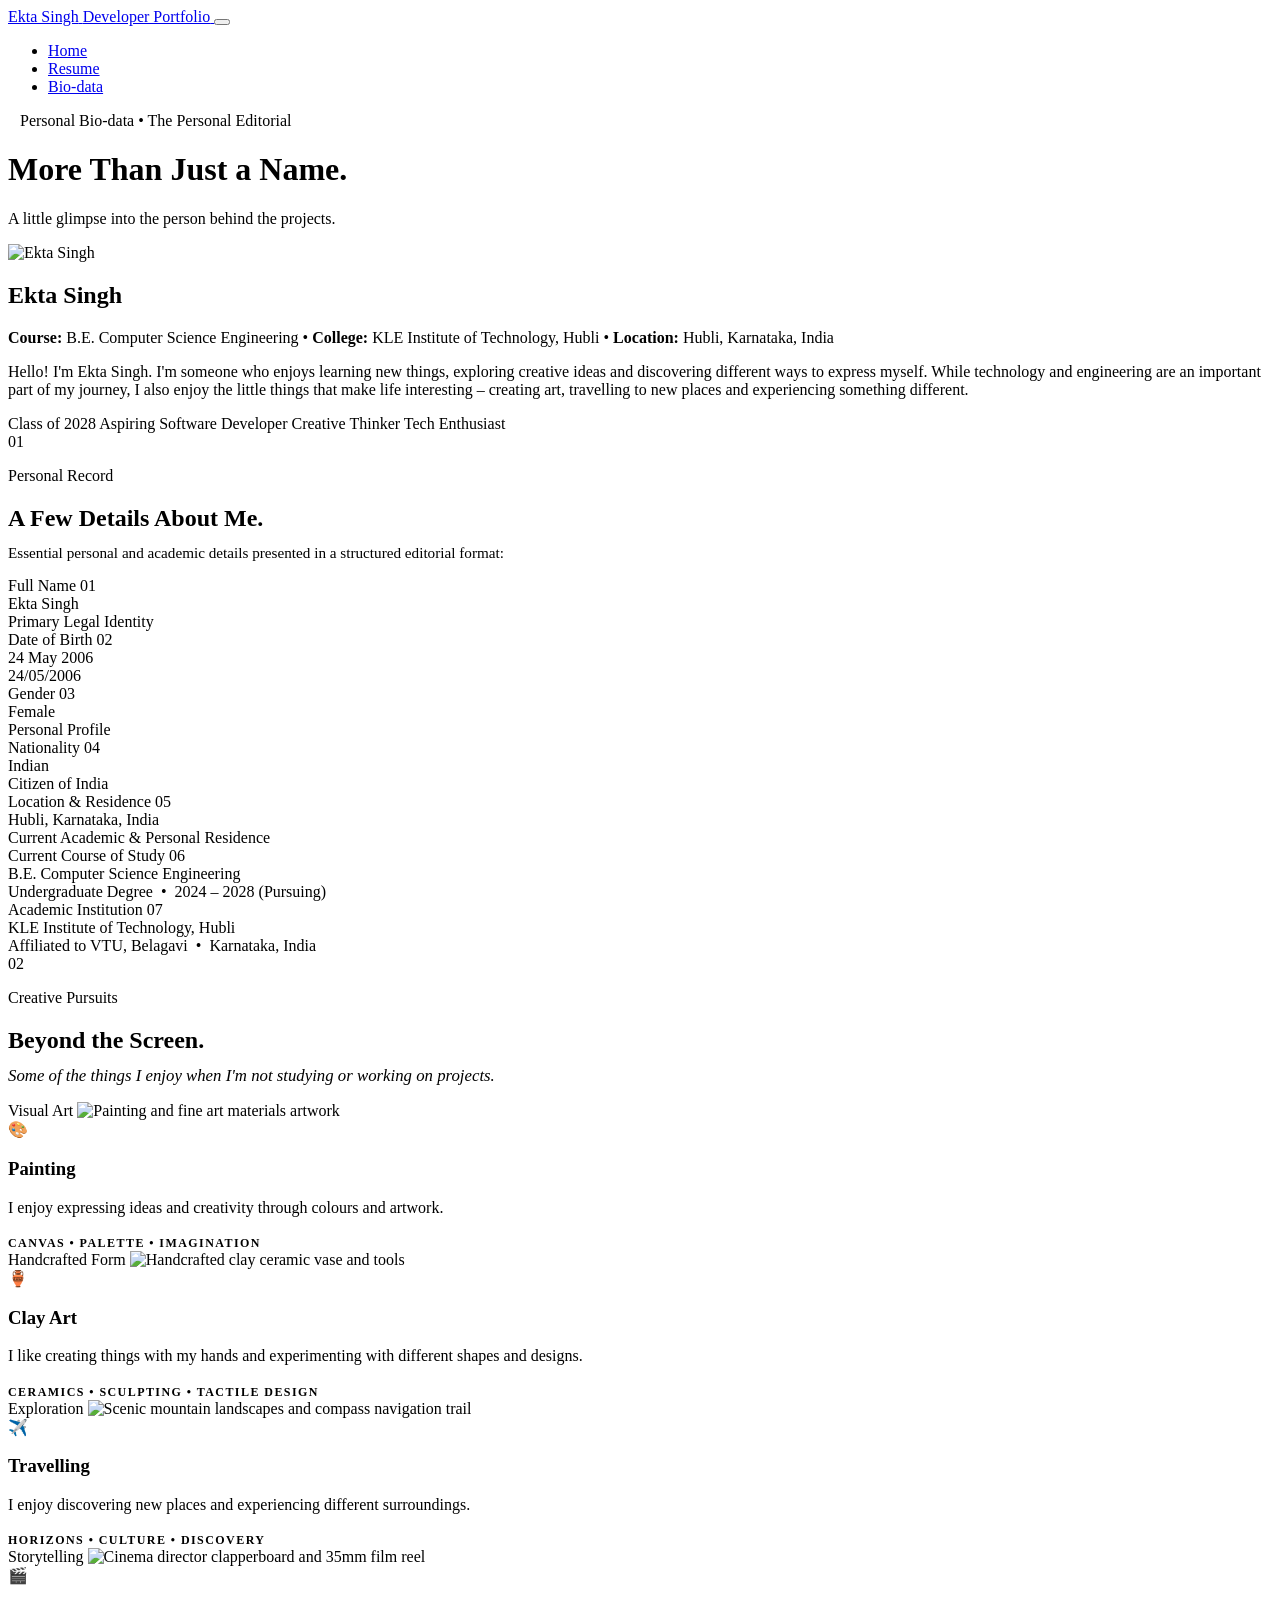
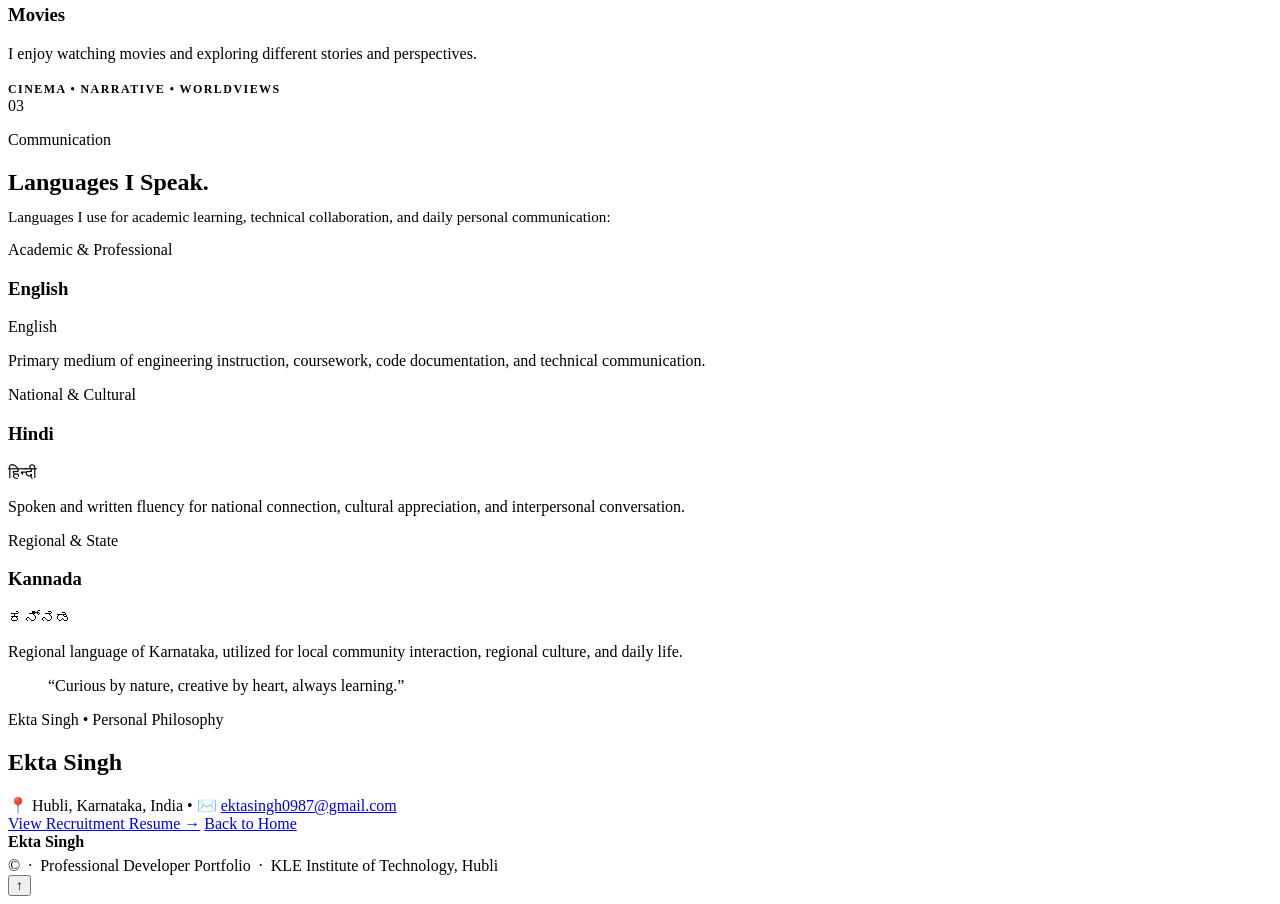
==== biodata.html @ 23ac212f "Add files via upload" ====
<!DOCTYPE html>
<!--
  EKTA SINGH – Professional Developer Portfolio & Personal Journal
  Theme: Midnight Blue (Midnight Edition)
  Page: Bio-data – The Personal Editorial (biodata.html)
  KLE Institute of Technology, Hubli
-->
<html lang="en">
<head>
  <meta charset="UTF-8" />
  <meta name="viewport" content="width=device-width, initial-scale=1.0" />
  <meta name="description" content="Ekta Singh – Personal Bio-data. A personal editorial profile showcasing background, creative pursuits, spoken languages, and personal philosophy." />
  <title>Bio-data – Ekta Singh | The Personal Editorial</title>

  <!-- Google Fonts -->
  <link rel="preconnect" href="https://fonts.googleapis.com" />
  <link rel="preconnect" href="https://fonts.gstatic.com" crossorigin />
  <link href="https://fonts.googleapis.com/css2?family=Playfair+Display:ital,wght@0,400;0,600;0,700;1,400;1,600&family=Inter:wght@300;400;500;600;700&family=Lora:ital,wght@0,400;1,400&display=swap" rel="stylesheet" />

  <!-- External Stylesheet (Midnight Blue Theme) -->
  <link rel="stylesheet" href="css/style.css" />
</head>
<body>

  <!-- ══════════════════════════════════════════════════════
       SITE NAVIGATION (MIDNIGHT NAVY BAR)
       ═════════════════════════════════════════════════════ -->
  <nav class="site-nav" role="navigation" aria-label="Main Navigation">
    <div class="site-nav__inner">

      <a href="index.html" class="site-nav__brand" aria-label="Ekta Singh Portfolio">
        <span class="site-nav__brand-name">Ekta Singh</span>
        <span class="site-nav__brand-sub">Developer Portfolio</span>
      </a>

      <button class="nav-toggle" id="nav-toggle" aria-label="Toggle navigation" aria-expanded="false">
        <span></span>
        <span></span>
        <span></span>
      </button>

      <ul class="site-nav__links" id="nav-links" role="list">
        <li><a href="index.html">Home</a></li>
        <li><a href="resume.html">Resume</a></li>
        <li><a href="biodata.html" class="active">Bio-data</a></li>
      </ul>
    </div>
  </nav>

  <!-- ══════════════════════════════════════════════════════
       MAIN CONTENT
       ═════════════════════════════════════════════════════ -->
  <main>

    <!-- ── 1. HERO SECTION – INTRODUCING ME (PHOTO-FREE EDITORIAL) ── -->
    <header class="editorial-hero editorial-hero--essay" aria-label="Personal Editorial Introduction">
      <div class="editorial-hero__inner editorial-hero__inner--essay">

        <!-- Editorial Identity & Personal Intro -->
        <div class="editorial-hero__content-side">
          <div class="editorial-eyebrow">
            <span style="display:inline-block; width:8px; height:8px; border-radius:50%; background:var(--cobalt-accent);"></span>
            <span>Personal Bio-data &bull; The Personal Editorial</span>
          </div>

          <h1 class="editorial-hero__title">More Than Just a Name.</h1>
          <p class="editorial-hero__subtitle">A little glimpse into the person behind the projects.</p>

          <div class="editorial-divider" aria-hidden="true"></div>

          <!-- Small Circular Profile Photograph beside Name -->
          <div class="biodata-identity-row">
            <div class="biodata-avatar-circle" aria-label="Ekta Singh profile portrait">
              <img src="images/profile.jpg"
                   alt="Ekta Singh"
                   class="biodata-avatar-img"
                   onerror="this.onerror=null; this.src='images/placeholder.svg';" />
            </div>

            <div class="biodata-identity-meta">
              <h2 class="editorial-hero__name">Ekta Singh</h2>
              <div class="editorial-hero__meta">
                <span><strong>Course:</strong> B.E. Computer Science Engineering</span>
                <span>&bull;</span>
                <span><strong>College:</strong> KLE Institute of Technology, Hubli</span>
                <span>&bull;</span>
                <span><strong>Location:</strong> Hubli, Karnataka, India</span>
              </div>
            </div>
          </div>

          <p class="editorial-hero__intro">
            Hello! I'm Ekta Singh. I'm someone who enjoys learning new things, exploring creative ideas and discovering different ways to express myself. While technology and engineering are an important part of my journey, I also enjoy the little things that make life interesting &ndash; creating art, travelling to new places and experiencing something different.
          </p>

          <div class="editorial-pills-row" aria-label="Editorial identity tags">
            <span class="editorial-pill">Class of 2028</span>
            <span class="editorial-pill">Aspiring Software Developer</span>
            <span class="editorial-pill">Creative Thinker</span>
            <span class="editorial-pill">Tech Enthusiast</span>
          </div>
        </div>

      </div>
    </header>


    <!-- ── 2. PERSONAL SNAPSHOT – NO TABLES ─────────────── -->
    <section class="snapshot-section" aria-labelledby="snapshot-heading">
      <div class="container">

        <div class="section-header">
          <span class="section-header__num" aria-hidden="true">01</span>
          <div class="section-header__text">
            <p class="section-header__label">Personal Record</p>
            <h2 class="section-header__title section-header__title--dark" id="snapshot-heading">A Few Details About Me.</h2>
          </div>
        </div>

        <p style="color:var(--text-muted); font-size:0.95rem; margin-top:-0.5rem; max-width:680px;">
          Essential personal and academic details presented in a structured editorial format:
        </p>

        <!-- Asymmetrical Editorial Grid (No Tables) -->
        <div class="snapshot-grid">

          <!-- 01: Full Name -->
          <article class="snapshot-card snapshot-card--small">
            <div class="snapshot-card__header">
              <span class="snapshot-label">Full Name</span>
              <span class="snapshot-num">01</span>
            </div>
            <div class="snapshot-value">Ekta Singh</div>
            <div class="snapshot-subtext">Primary Legal Identity</div>
          </article>

          <!-- 02: Date of Birth -->
          <article class="snapshot-card snapshot-card--small">
            <div class="snapshot-card__header">
              <span class="snapshot-label">Date of Birth</span>
              <span class="snapshot-num">02</span>
            </div>
            <div class="snapshot-value">24 May 2006</div>
            <div class="snapshot-subtext">24/05/2006</div>
          </article>

          <!-- 03: Gender -->
          <article class="snapshot-card snapshot-card--small">
            <div class="snapshot-card__header">
              <span class="snapshot-label">Gender</span>
              <span class="snapshot-num">03</span>
            </div>
            <div class="snapshot-value">Female</div>
            <div class="snapshot-subtext">Personal Profile</div>
          </article>

          <!-- 04: Nationality -->
          <article class="snapshot-card snapshot-card--small">
            <div class="snapshot-card__header">
              <span class="snapshot-label">Nationality</span>
              <span class="snapshot-num">04</span>
            </div>
            <div class="snapshot-value">Indian</div>
            <div class="snapshot-subtext">Citizen of India</div>
          </article>

          <!-- 05: Location -->
          <article class="snapshot-card snapshot-card--medium">
            <div class="snapshot-card__header">
              <span class="snapshot-label">Location &amp; Residence</span>
              <span class="snapshot-num">05</span>
            </div>
            <div class="snapshot-value">Hubli, Karnataka, India</div>
            <div class="snapshot-subtext">Current Academic &amp; Personal Residence</div>
          </article>

          <!-- 06: Course (Featured Card) -->
          <article class="snapshot-card snapshot-card--featured">
            <div class="snapshot-card__header">
              <span class="snapshot-label">Current Course of Study</span>
              <span class="snapshot-num">06</span>
            </div>
            <div class="snapshot-value">B.E. Computer Science Engineering</div>
            <div class="snapshot-subtext">Undergraduate Degree &nbsp;&bull;&nbsp; 2024 &ndash; 2028 (Pursuing)</div>
          </article>

          <!-- 07: Institution (Featured Card) -->
          <article class="snapshot-card snapshot-card--featured">
            <div class="snapshot-card__header">
              <span class="snapshot-label">Academic Institution</span>
              <span class="snapshot-num">07</span>
            </div>
            <div class="snapshot-value">KLE Institute of Technology, Hubli</div>
            <div class="snapshot-subtext">Affiliated to VTU, Belagavi &nbsp;&bull;&nbsp; Karnataka, India</div>
          </article>

        </div><!-- /.snapshot-grid -->

      </div>
    </section><!-- /.snapshot-section -->


    <!-- ── 3. MY CREATIVE SIDE – "BEYOND THE SCREEN" ───── -->
    <section class="creative-section" aria-labelledby="creative-heading">
      <div class="container">

        <div class="section-header">
          <span class="section-header__num" aria-hidden="true">02</span>
          <div class="section-header__text">
            <p class="section-header__label">Creative Pursuits</p>
            <h2 class="section-header__title section-header__title--dark" id="creative-heading">Beyond the Screen.</h2>
          </div>
        </div>

        <p style="color:var(--text-muted); font-size:1.05rem; font-style:italic; margin-top:-0.5rem; max-width:720px; font-family:var(--font-accent);">
          Some of the things I enjoy when I'm not studying or working on projects.
        </p>

        <!-- Asymmetrical Editorial Collage -->
        <div class="creative-collage">

          <!-- 1. PAINTING (Featured Span 7) -->
          <article class="collage-item collage-item--painting" tabindex="0" aria-label="Painting creative interest">
            <div class="collage-media">
              <span class="collage-tag">Visual Art</span>
              <img src="images/hobby-painting.svg" alt="Painting and fine art materials artwork" />
            </div>
            <div class="collage-content">
              <div>
                <div class="collage-title-row">
                  <span class="collage-icon" aria-hidden="true">🎨</span>
                  <h3 class="collage-title">Painting</h3>
                </div>
                <p class="collage-desc">
                  I enjoy expressing ideas and creativity through colours and artwork.
                </p>
              </div>
              <div style="margin-top:1.2rem; font-size:0.75rem; letter-spacing:0.12em; text-transform:uppercase; color:var(--cobalt-accent); font-weight:700;">
                Canvas &bull; Palette &bull; Imagination
              </div>
            </div>
          </article>

          <!-- 2. CLAY ART (Span 5) -->
          <article class="collage-item collage-item--clay" tabindex="0" aria-label="Clay art creative interest">
            <div class="collage-media">
              <span class="collage-tag">Handcrafted Form</span>
              <img src="images/hobby-clay.svg" alt="Handcrafted clay ceramic vase and tools" />
            </div>
            <div class="collage-content">
              <div>
                <div class="collage-title-row">
                  <span class="collage-icon" aria-hidden="true">🏺</span>
                  <h3 class="collage-title">Clay Art</h3>
                </div>
                <p class="collage-desc">
                  I like creating things with my hands and experimenting with different shapes and designs.
                </p>
              </div>
              <div style="margin-top:1.2rem; font-size:0.75rem; letter-spacing:0.12em; text-transform:uppercase; color:var(--cobalt-accent); font-weight:700;">
                Ceramics &bull; Sculpting &bull; Tactile Design
              </div>
            </div>
          </article>

          <!-- 3. TRAVELLING (Span 5) -->
          <article class="collage-item collage-item--travel" tabindex="0" aria-label="Travelling creative interest">
            <div class="collage-media">
              <span class="collage-tag">Exploration</span>
              <img src="images/hobby-travel.svg" alt="Scenic mountain landscapes and compass navigation trail" />
            </div>
            <div class="collage-content">
              <div>
                <div class="collage-title-row">
                  <span class="collage-icon" aria-hidden="true">✈️</span>
                  <h3 class="collage-title">Travelling</h3>
                </div>
                <p class="collage-desc">
                  I enjoy discovering new places and experiencing different surroundings.
                </p>
              </div>
              <div style="margin-top:1.2rem; font-size:0.75rem; letter-spacing:0.12em; text-transform:uppercase; color:var(--cobalt-accent); font-weight:700;">
                Horizons &bull; Culture &bull; Discovery
              </div>
            </div>
          </article>

          <!-- 4. MOVIES (Featured Span 7) -->
          <article class="collage-item collage-item--movies" tabindex="0" aria-label="Movies creative interest">
            <div class="collage-media">
              <span class="collage-tag">Storytelling</span>
              <img src="images/hobby-movies.svg" alt="Cinema director clapperboard and 35mm film reel" />
            </div>
            <div class="collage-content">
              <div>
                <div class="collage-title-row">
                  <span class="collage-icon" aria-hidden="true">🎬</span>
                  <h3 class="collage-title">Movies</h3>
                </div>
                <p class="collage-desc">
                  I enjoy watching movies and exploring different stories and perspectives.
                </p>
              </div>
              <div style="margin-top:1.2rem; font-size:0.75rem; letter-spacing:0.12em; text-transform:uppercase; color:var(--cobalt-accent); font-weight:700;">
                Cinema &bull; Narrative &bull; Worldviews
              </div>
            </div>
          </article>

        </div><!-- /.creative-collage -->

      </div>
    </section><!-- /.creative-section -->


    <!-- ── 4. LANGUAGES I SPEAK ─────────────────────────── -->
    <section class="languages-editorial-section" aria-labelledby="languages-heading">
      <div class="container">

        <div class="section-header">
          <span class="section-header__num" aria-hidden="true">03</span>
          <div class="section-header__text">
            <p class="section-header__label">Communication</p>
            <h2 class="section-header__title section-header__title--dark" id="languages-heading">Languages I Speak.</h2>
          </div>
        </div>

        <p style="color:var(--text-muted); font-size:0.95rem; margin-top:-0.5rem; max-width:680px;">
          Languages I use for academic learning, technical collaboration, and daily personal communication:
        </p>

        <!-- Horizontal Editorial Language Cards -->
        <div class="languages-editorial-grid">

          <!-- English -->
          <article class="lang-editorial-card">
            <span class="lang-editorial-badge">Academic &amp; Professional</span>
            <h3 class="lang-editorial-name">English</h3>
            <div class="lang-editorial-native">English</div>
            <p class="lang-editorial-note">
              Primary medium of engineering instruction, coursework, code documentation, and technical communication.
            </p>
          </article>

          <!-- Hindi -->
          <article class="lang-editorial-card">
            <span class="lang-editorial-badge">National &amp; Cultural</span>
            <h3 class="lang-editorial-name">Hindi</h3>
            <div class="lang-editorial-native">हिन्दी</div>
            <p class="lang-editorial-note">
              Spoken and written fluency for national connection, cultural appreciation, and interpersonal conversation.
            </p>
          </article>

          <!-- Kannada -->
          <article class="lang-editorial-card">
            <span class="lang-editorial-badge">Regional &amp; State</span>
            <h3 class="lang-editorial-name">Kannada</h3>
            <div class="lang-editorial-native">ಕನ್ನಡ</div>
            <p class="lang-editorial-note">
              Regional language of Karnataka, utilized for local community interaction, regional culture, and daily life.
            </p>
          </article>

        </div><!-- /.languages-editorial-grid -->

      </div>
    </section><!-- /.languages-editorial-section -->


    <!-- ── 5. PERSONAL PHILOSOPHY (FULL-WIDTH STATEMENT) ── -->
    <section class="philosophy-banner" aria-label="Personal Philosophy">
      <div class="philosophy-banner__inner">
        <blockquote class="philosophy-quote">
          &ldquo;Curious by nature, creative by heart, always learning.&rdquo;
        </blockquote>
        <div class="philosophy-author">
          <span>Ekta Singh</span>
          <span>&bull;</span>
          <span>Personal Philosophy</span>
        </div>
      </div>
    </section>


    <!-- ── 6. COMPACT EDITORIAL CONTACT STRIP ───────────── -->
    <section class="biodata-contact-bar" aria-label="Contact and page navigation">
      <div class="biodata-contact-bar__inner">

        <div class="biodata-contact-meta">
          <h2 class="biodata-contact-name">Ekta Singh</h2>
          <div class="biodata-contact-details">
            <span>📍 Hubli, Karnataka, India</span>
            <span>&bull;</span>
            <span>✉️ <a href="mailto:ektasingh0987@gmail.com">ektasingh0987@gmail.com</a></span>
          </div>
        </div>

        <div class="biodata-contact-actions">
          <a href="resume.html" class="btn btn--filled">View Recruitment Resume →</a>
          <a href="index.html" class="btn btn--outline-dark">Back to Home</a>
        </div>

      </div>
    </section>

  </main><!-- /main -->


  <!-- ══════════════════════════════════════════════════════
       FOOTER (MIDNIGHT NAVY)
       ═════════════════════════════════════════════════════ -->
  <footer class="site-footer" role="contentinfo">
    <strong>Ekta Singh</strong>
    <br />
    <span style="display:inline-block; margin-top: 0.4rem;">
      &copy; <span id="footer-year"></span> &nbsp;·&nbsp;
      Professional Developer Portfolio &nbsp;·&nbsp;
      KLE Institute of Technology, Hubli
    </span>
  </footer>


  <!-- Back-to-top button -->
  <button id="back-to-top" aria-label="Back to top">↑</button>


  <!-- jQuery (CDN) -->
  <script src="https://code.jquery.com/jquery-3.7.1.min.js"
          integrity="sha256-/JqT3SQfawRcv/BIHPThkBvs0OEvtFFmqPF/lYI/Cxo="
          crossorigin="anonymous"></script>

  <!-- External JavaScript -->
  <script src="js/script.js"></script>

</body>
</html>
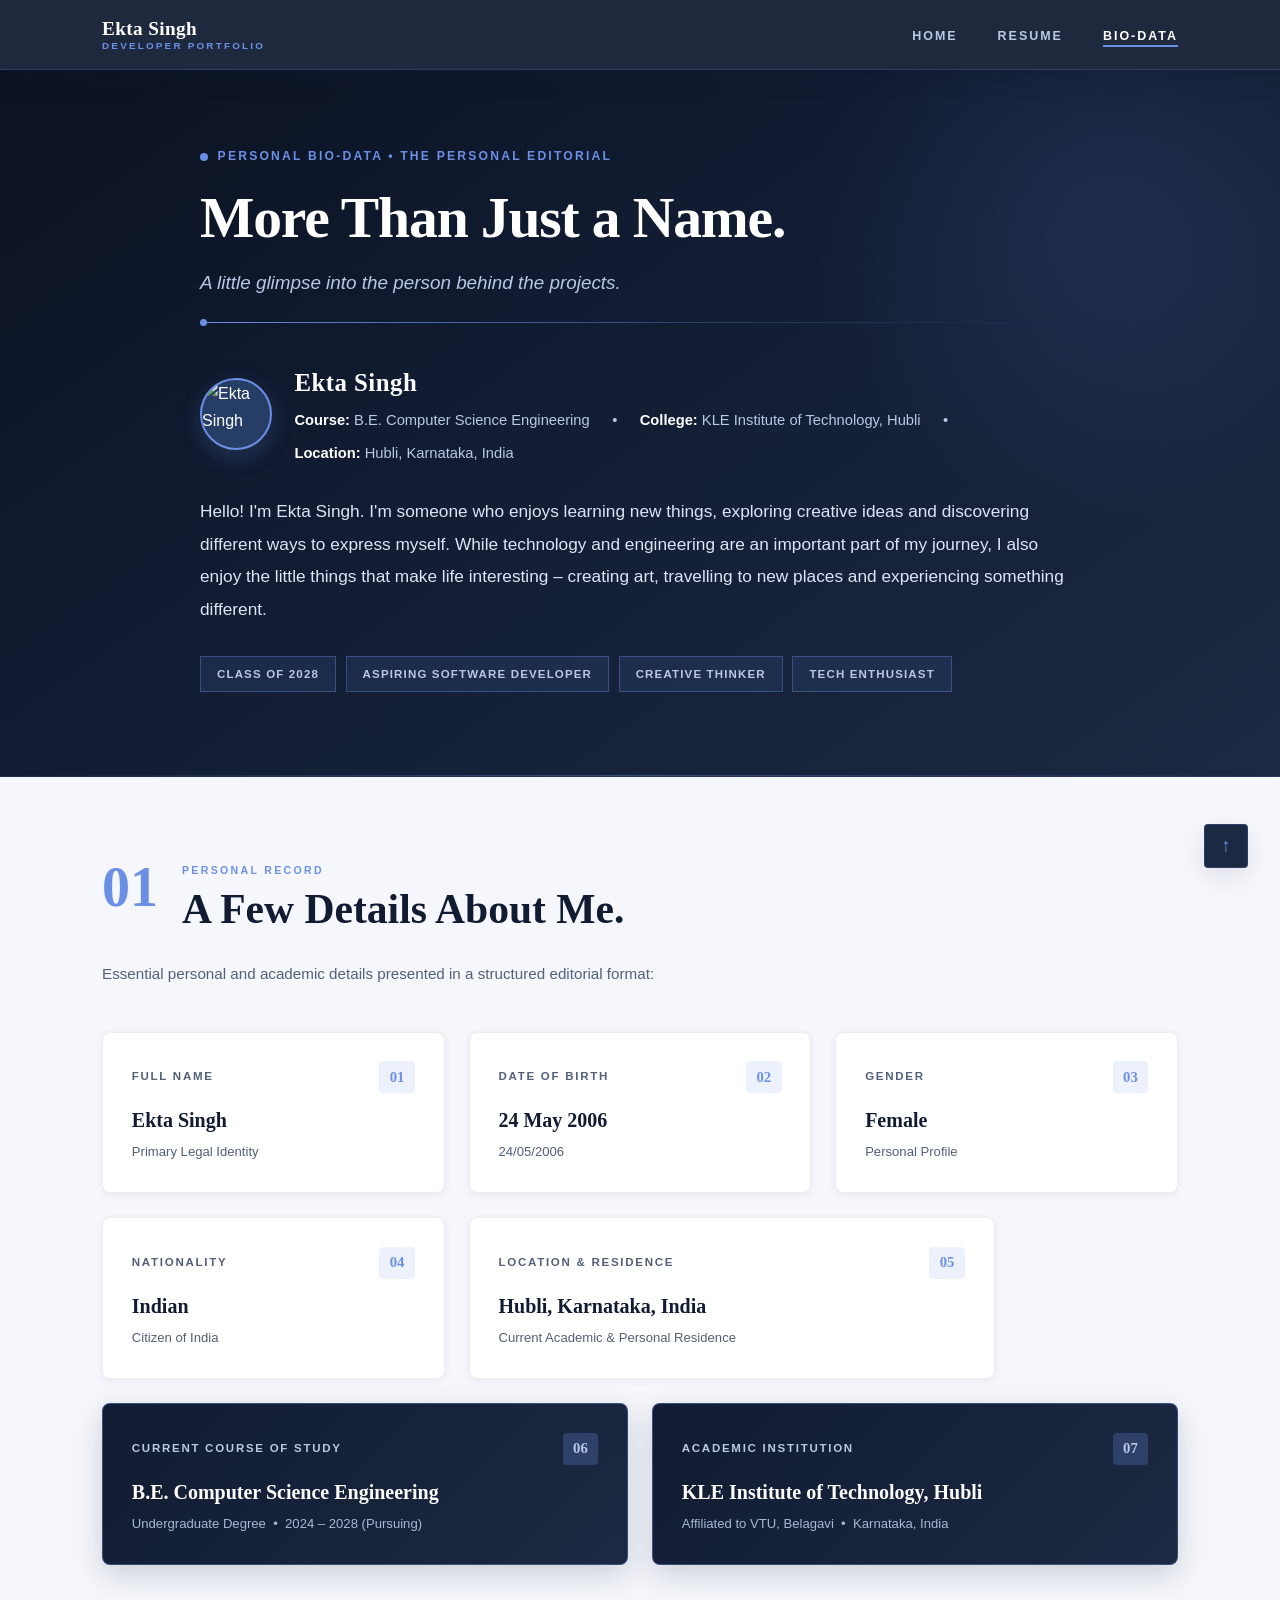
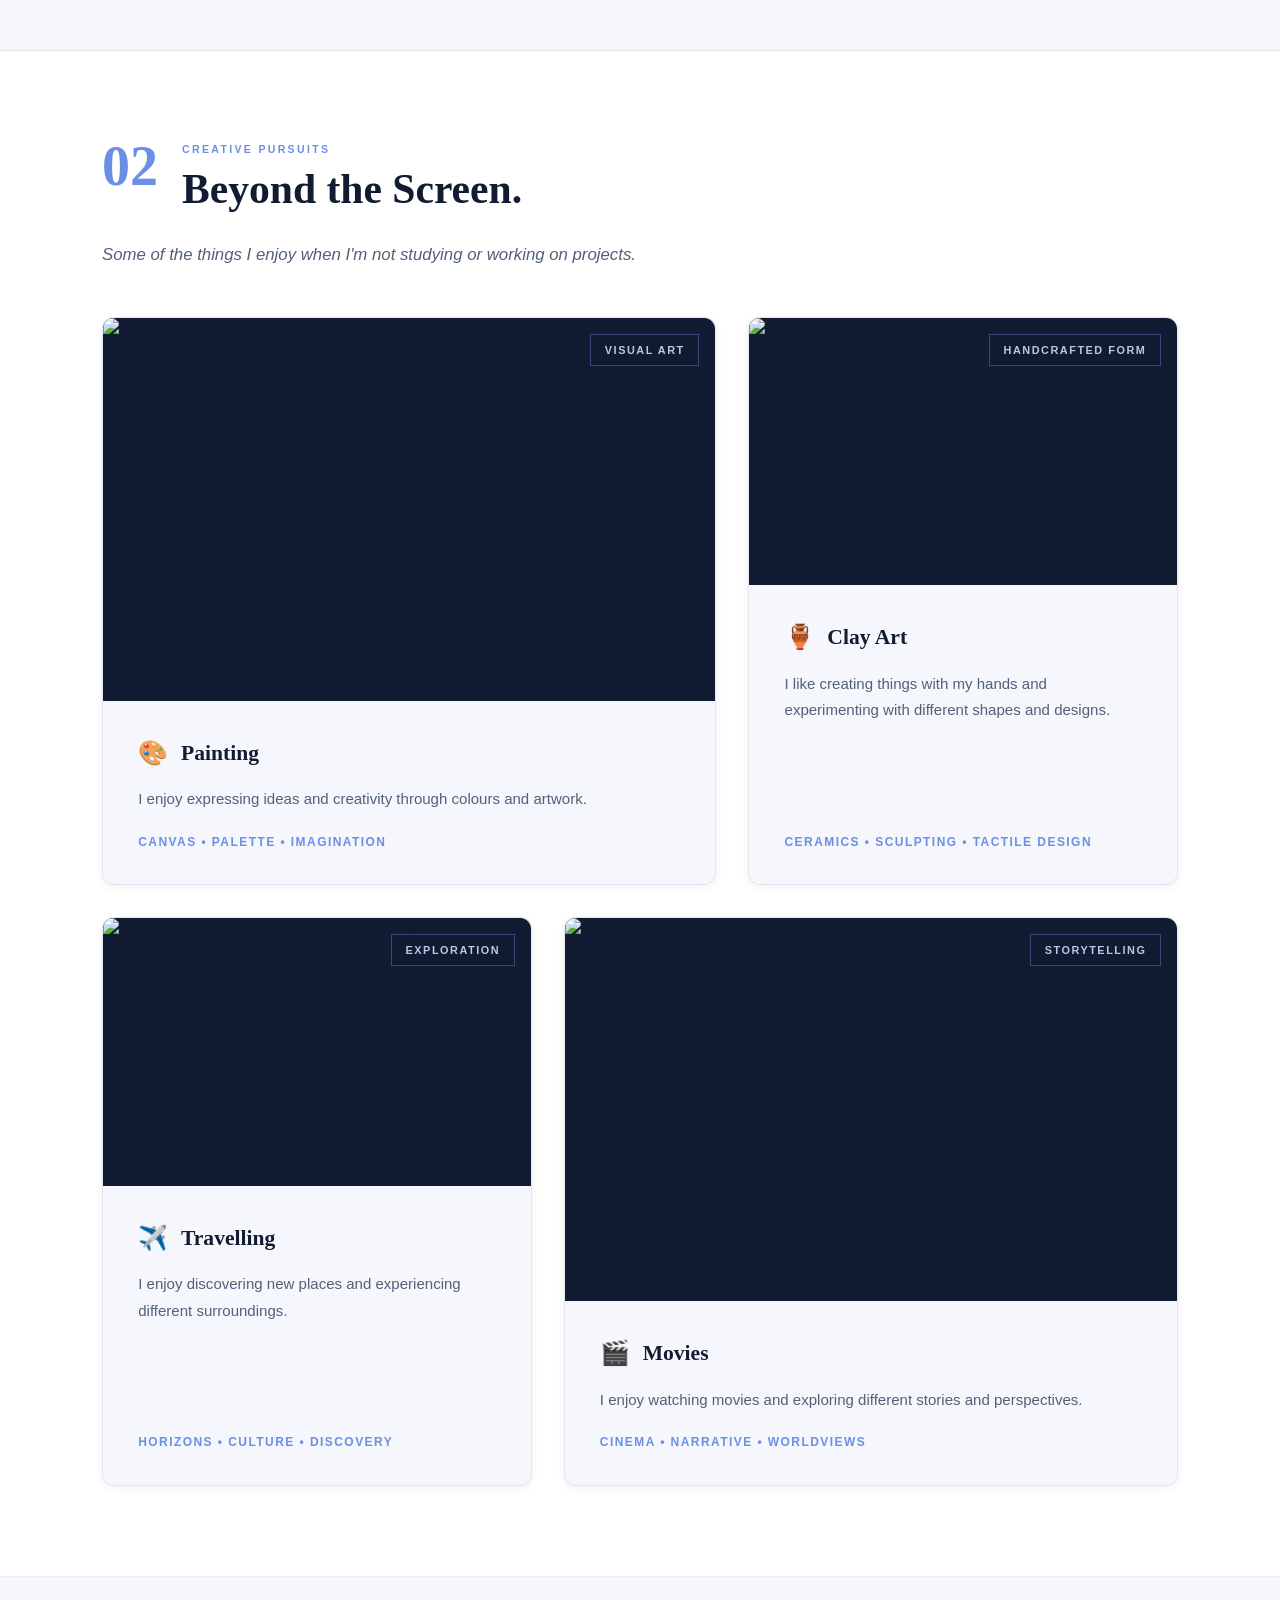
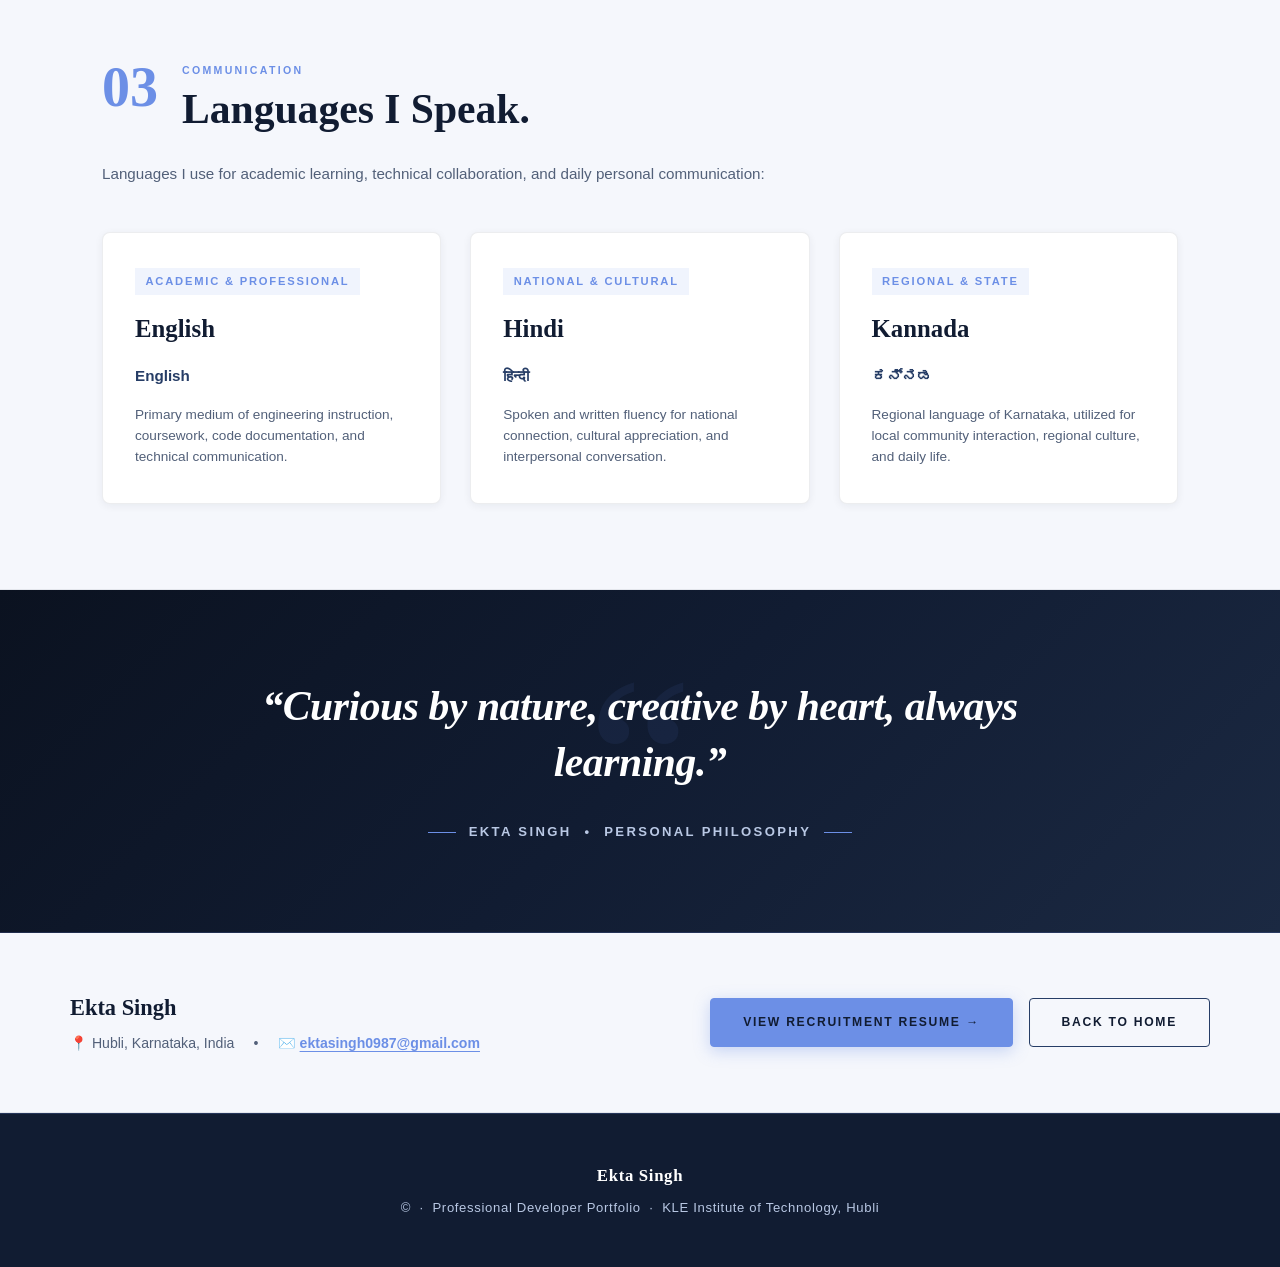
==== commit b987a4cb: "Update stylesheet link in biodata.html" ====
--- a/biodata.html
+++ b/biodata.html
@@ -18,7 +18,7 @@
   <link href="https://fonts.googleapis.com/css2?family=Playfair+Display:ital,wght@0,400;0,600;0,700;1,400;1,600&family=Inter:wght@300;400;500;600;700&family=Lora:ital,wght@0,400;1,400&display=swap" rel="stylesheet" />
 
   <!-- External Stylesheet (Midnight Blue Theme) -->
-  <link rel="stylesheet" href="css/style.css" />
+  <link rel="stylesheet" href="style.css" />
 </head>
 <body>
 
@@ -434,4 +434,4 @@
   <script src="js/script.js"></script>
 
 </body>
-</html>+</html>
--- a/style.css
+++ b/style.css
@@ -0,0 +1,2834 @@
+/* ============================================================
+   EKTA SINGH – Professional Developer Portfolio
+   Theme: Midnight Blue (Modern, Confident, Editorial Tech)
+   Palette:
+     Deep Midnight Navy: #111C32
+     Dark Blue:          #1B2942
+     Secondary Blue:     #263D66
+     Cobalt Accent:      #6C8FE6
+     Soft Ice Blue:      #B9C8E4
+     Off-white:          #F5F7FC
+     Pure White:         #FFFFFF
+   External Stylesheet: style.css
+   ============================================================ */
+
+/* ── 1. GOOGLE FONTS IMPORT ─────────────────────────────── */
+@import url('https://fonts.googleapis.com/css2?family=Playfair+Display:ital,wght@0,400;0,600;0,700;1,400;1,600&family=Inter:wght@300;400;500;600;700&family=Lora:ital,wght@0,400;1,400&display=swap');
+
+/* ── 2. CSS CUSTOM PROPERTIES (MIDNIGHT BLUE DESIGN SYSTEM) ─ */
+:root {
+  --midnight-navy:   #111C32;
+  --dark-blue:       #1B2942;
+  --secondary-blue:  #263D66;
+  --cobalt-accent:   #6C8FE6;
+  --soft-ice-blue:   #B9C8E4;
+  --off-white:       #F5F7FC;
+  --pure-white:      #FFFFFF;
+
+  --text-dark:       #111C32;
+  --text-muted:      #526079;
+  --text-light:      #F5F7FC;
+  --text-ice:        #B9C8E4;
+
+  --border-light:    rgba(108, 143, 230, 0.22);
+  --border-subtle:   rgba(38, 61, 102, 0.2);
+  --border-card:     rgba(17, 28, 50, 0.08);
+
+  --shadow-sm:       0 2px 8px rgba(17, 28, 50, 0.06);
+  --shadow-md:       0 8px 24px rgba(17, 28, 50, 0.1);
+  --shadow-lg:       0 16px 40px rgba(17, 28, 50, 0.18);
+  --shadow-glow:     0 0 20px rgba(108, 143, 230, 0.35);
+
+  --font-serif:      'Playfair Display', Georgia, serif;
+  --font-sans:       'Inter', -apple-system, BlinkMacSystemFont, "Segoe UI", Roboto, sans-serif;
+  --font-lora:       'Lora', Georgia, serif;
+
+  --transition:      0.25s ease;
+  --radius-sm:       4px;
+  --radius-md:       8px;
+  --radius-lg:       12px;
+}
+
+/* ── 3. RESET & BASE STYLES ─────────────────────────────── */
+*, *::before, *::after {
+  box-sizing: border-box;
+  margin: 0;
+  padding: 0;
+}
+
+html {
+  scroll-behavior: smooth;
+  font-size: 16px;
+}
+
+body {
+  background-color: var(--off-white);
+  color: var(--text-dark);
+  font-family: var(--font-sans);
+  font-weight: 400;
+  line-height: 1.7;
+  overflow-x: hidden;
+}
+
+img {
+  max-width: 100%;
+  display: block;
+}
+
+a {
+  color: inherit;
+  text-decoration: none;
+}
+
+ul {
+  list-style: none;
+}
+
+/* ── 4. TYPOGRAPHY HELPERS ──────────────────────────────── */
+.serif { font-family: var(--font-serif); }
+.lora  { font-family: var(--font-lora); }
+
+/* Editorial uppercase eyebrow label */
+.label {
+  font-family: var(--font-sans);
+  font-size: 0.68rem;
+  font-weight: 700;
+  letter-spacing: 0.2em;
+  text-transform: uppercase;
+  color: var(--cobalt-accent);
+}
+
+.label--ice {
+  color: var(--soft-ice-blue);
+}
+
+/* Decorative section numbers */
+.section-num {
+  font-family: var(--font-serif);
+  font-size: 3.5rem;
+  font-weight: 700;
+  color: var(--cobalt-accent);
+  line-height: 1;
+  user-select: none;
+  opacity: 0.85;
+}
+
+/* ── 5. LAYOUT UTILITIES ────────────────────────────────── */
+.container {
+  max-width: 1140px;
+  margin: 0 auto;
+  padding: 0 2rem;
+}
+
+.container--narrow {
+  max-width: 820px;
+  margin: 0 auto;
+  padding: 0 2rem;
+}
+
+.rule {
+  border: none;
+  border-top: 1px solid var(--border-subtle);
+  margin: 2.5rem 0;
+}
+
+.rule--cobalt {
+  border-top: 2px solid var(--cobalt-accent);
+  width: 50px;
+  margin: 1.2rem 0 2rem;
+}
+
+/* ── 6. NAVIGATION (MIDNIGHT NAVY BAR) ──────────────────── */
+.site-nav {
+  position: sticky;
+  top: 0;
+  z-index: 200;
+  background-color: rgba(17, 28, 50, 0.94);
+  backdrop-filter: blur(12px);
+  -webkit-backdrop-filter: blur(12px);
+  border-bottom: 1px solid var(--border-light);
+  box-shadow: 0 4px 20px rgba(17, 28, 50, 0.35);
+  transition: background var(--transition);
+}
+
+.site-nav__inner {
+  display: flex;
+  align-items: center;
+  justify-content: space-between;
+  padding: 1.1rem 2rem;
+  max-width: 1140px;
+  margin: 0 auto;
+}
+
+/* Brand */
+.site-nav__brand {
+  display: flex;
+  flex-direction: column;
+  line-height: 1.15;
+}
+
+.site-nav__brand-name {
+  font-family: var(--font-serif);
+  font-size: 1.2rem;
+  font-weight: 700;
+  color: var(--pure-white);
+  letter-spacing: 0.02em;
+}
+
+.site-nav__brand-sub {
+  font-size: 0.62rem;
+  letter-spacing: 0.22em;
+  text-transform: uppercase;
+  color: var(--cobalt-accent);
+  font-weight: 600;
+}
+
+/* Nav links */
+.site-nav__links {
+  display: flex;
+  gap: 2.5rem;
+  align-items: center;
+}
+
+.site-nav__links a {
+  font-size: 0.78rem;
+  font-weight: 600;
+  letter-spacing: 0.16em;
+  text-transform: uppercase;
+  color: var(--soft-ice-blue);
+  position: relative;
+  padding-bottom: 4px;
+  transition: color var(--transition);
+}
+
+.site-nav__links a::after {
+  content: '';
+  position: absolute;
+  bottom: 0;
+  left: 0;
+  width: 0;
+  height: 2px;
+  background-color: var(--cobalt-accent);
+  transition: width var(--transition);
+}
+
+.site-nav__links a:hover {
+  color: var(--pure-white);
+}
+
+.site-nav__links a:hover::after,
+.site-nav__links a.active::after {
+  width: 100%;
+}
+
+.site-nav__links a.active {
+  color: var(--pure-white);
+}
+
+/* Mobile Nav Toggle */
+.nav-toggle {
+  display: none;
+  flex-direction: column;
+  gap: 5px;
+  cursor: pointer;
+  padding: 6px;
+  background: none;
+  border: 1px solid var(--border-light);
+  border-radius: var(--radius-sm);
+}
+
+.nav-toggle span {
+  display: block;
+  width: 22px;
+  height: 2px;
+  background-color: var(--soft-ice-blue);
+  transition: all var(--transition);
+  border-radius: 2px;
+}
+
+/* ── 7. BUTTON STYLES ───────────────────────────────────── */
+.btn {
+  display: inline-flex;
+  align-items: center;
+  justify-content: center;
+  gap: 0.5rem;
+  font-family: var(--font-sans);
+  font-size: 0.76rem;
+  font-weight: 600;
+  letter-spacing: 0.14em;
+  text-transform: uppercase;
+  padding: 0.85rem 2rem;
+  border-radius: var(--radius-sm);
+  border: 1.5px solid transparent;
+  cursor: pointer;
+  transition: all var(--transition);
+  text-decoration: none;
+  position: relative;
+}
+
+.btn--filled {
+  background: var(--cobalt-accent);
+  color: var(--midnight-navy);
+  border-color: var(--cobalt-accent);
+  font-weight: 700;
+  box-shadow: 0 4px 16px rgba(108, 143, 230, 0.35);
+}
+
+.btn--filled:hover {
+  background: #87A6F0;
+  border-color: #87A6F0;
+  color: var(--midnight-navy);
+  transform: translateY(-2px);
+  box-shadow: 0 6px 20px rgba(108, 143, 230, 0.5);
+}
+
+.btn--outline {
+  background: transparent;
+  color: var(--soft-ice-blue);
+  border-color: var(--border-light);
+}
+
+.btn--outline:hover {
+  background: rgba(108, 143, 230, 0.12);
+  border-color: var(--cobalt-accent);
+  color: var(--pure-white);
+  transform: translateY(-2px);
+}
+
+.btn--outline-dark {
+  background: transparent;
+  color: var(--midnight-navy);
+  border-color: var(--secondary-blue);
+}
+
+.btn--outline-dark:hover {
+  background: var(--midnight-navy);
+  color: var(--pure-white);
+  border-color: var(--midnight-navy);
+  transform: translateY(-2px);
+}
+
+.btn--cobalt {
+  background: var(--cobalt-accent);
+  color: var(--midnight-navy);
+  border-color: var(--cobalt-accent);
+  font-weight: 700;
+}
+
+.btn--cobalt:hover {
+  background: var(--pure-white);
+  color: var(--midnight-navy);
+  border-color: var(--pure-white);
+  transform: translateY(-2px);
+}
+
+/* ── 8. FOOTER (MIDNIGHT NAVY) ──────────────────────────── */
+.site-footer {
+  background-color: var(--midnight-navy);
+  color: var(--soft-ice-blue);
+  text-align: center;
+  padding: 3rem 2rem;
+  font-size: 0.82rem;
+  letter-spacing: 0.05em;
+  border-top: 1px solid var(--border-light);
+}
+
+.site-footer strong {
+  color: var(--pure-white);
+  font-family: var(--font-serif);
+  font-size: 1.05rem;
+}
+
+.site-footer .footer-heart {
+  color: var(--cobalt-accent);
+}
+
+/* ── 9. BACK-TO-TOP BUTTON ──────────────────────────────── */
+#back-to-top {
+  position: fixed;
+  bottom: 2rem;
+  right: 2rem;
+  width: 44px;
+  height: 44px;
+  background: var(--dark-blue);
+  color: var(--cobalt-accent);
+  border: 1.5px solid var(--border-light);
+  border-radius: var(--radius-sm);
+  display: flex;
+  align-items: center;
+  justify-content: center;
+  cursor: pointer;
+  font-size: 1.2rem;
+  box-shadow: var(--shadow-md);
+  transition: background var(--transition), color var(--transition), transform var(--transition);
+  z-index: 150;
+}
+
+#back-to-top:hover {
+  background: var(--cobalt-accent);
+  color: var(--midnight-navy);
+  transform: translateY(-3px);
+}
+
+/* ─────────────────────────────────────────────────────────
+   HOME PAGE STYLES – index.html
+   ───────────────────────────────────────────────────────── */
+
+/* ── 10. HERO SECTION (MIDNIGHT BLUE GRADIENT + PATTERN) ─ */
+.hero {
+  min-height: 88vh;
+  background: linear-gradient(135deg, var(--midnight-navy) 0%, var(--dark-blue) 55%, #152238 100%);
+  color: var(--text-light);
+  display: grid;
+  grid-template-columns: 1.15fr 0.85fr;
+  align-items: center;
+  gap: 2rem;
+  padding: 4rem 2rem 5rem;
+  position: relative;
+  overflow: hidden;
+  border-bottom: 1px solid var(--border-light);
+}
+
+/* Subtle background tech grid pattern */
+.hero::before {
+  content: '';
+  position: absolute;
+  inset: 0;
+  background-image: 
+    linear-gradient(rgba(108, 143, 230, 0.04) 1px, transparent 1px),
+    linear-gradient(90deg, rgba(108, 143, 230, 0.04) 1px, transparent 1px);
+  background-size: 32px 32px;
+  pointer-events: none;
+}
+
+/* Ambient glow accent */
+.hero::after {
+  content: '';
+  position: absolute;
+  top: -100px;
+  right: -100px;
+  width: 450px;
+  height: 450px;
+  background: radial-gradient(circle, rgba(108, 143, 230, 0.18) 0%, transparent 70%);
+  pointer-events: none;
+}
+
+.hero__text {
+  max-width: 620px;
+  margin-left: auto;
+  padding-right: 1.5rem;
+  position: relative;
+  z-index: 2;
+}
+
+.hero__intro-label {
+  display: inline-flex;
+  align-items: center;
+  gap: 0.6rem;
+  background: rgba(108, 143, 230, 0.1);
+  border: 1px solid var(--border-light);
+  color: var(--soft-ice-blue);
+  font-size: 0.65rem;
+  font-weight: 700;
+  letter-spacing: 0.2em;
+  text-transform: uppercase;
+  padding: 0.4rem 1rem;
+  border-radius: 20px;
+  margin-bottom: 1.8rem;
+}
+
+.hero__intro-label::before {
+  content: '';
+  width: 6px;
+  height: 6px;
+  background: var(--cobalt-accent);
+  border-radius: 50%;
+  box-shadow: 0 0 8px var(--cobalt-accent);
+}
+
+.hero__name {
+  font-family: var(--font-serif);
+  font-size: clamp(3.2rem, 6.5vw, 5.5rem);
+  font-weight: 700;
+  line-height: 1;
+  letter-spacing: -0.01em;
+  color: var(--pure-white);
+  margin-bottom: 1.2rem;
+}
+
+.hero__name em {
+  font-style: italic;
+  color: var(--cobalt-accent);
+  font-weight: 400;
+}
+
+.hero__tagline {
+  font-family: var(--font-serif);
+  font-size: clamp(1.2rem, 2.4vw, 1.6rem);
+  font-style: italic;
+  color: var(--soft-ice-blue);
+  margin-bottom: 0.4rem;
+  line-height: 1.35;
+}
+
+.hero__subtitle {
+  font-size: 0.72rem;
+  font-weight: 700;
+  letter-spacing: 0.22em;
+  text-transform: uppercase;
+  color: var(--cobalt-accent);
+  margin-bottom: 1.8rem;
+}
+
+.hero__para {
+  font-size: 0.96rem;
+  line-height: 1.85;
+  color: rgba(245, 247, 252, 0.85);
+  margin-bottom: 2.2rem;
+}
+
+.hero__buttons {
+  display: flex;
+  gap: 1.2rem;
+  flex-wrap: wrap;
+}
+
+/* ── 11. HERO PORTRAIT FRAME (ASYMMETRICAL & PRO) ────────── */
+.hero__photo-area {
+  display: flex;
+  align-items: center;
+  justify-content: flex-start;
+  position: relative;
+  z-index: 2;
+}
+
+.hero__photo-wrapper {
+  position: relative;
+}
+
+.hero__photo-frame {
+  width: 320px;
+  height: 400px;
+  background: var(--dark-blue);
+  border: 1px solid var(--border-light);
+  border-radius: var(--radius-md);
+  overflow: hidden;
+  position: relative;
+  box-shadow: 0 20px 50px rgba(17, 28, 50, 0.6), 0 0 30px rgba(108, 143, 230, 0.15);
+}
+
+.hero__photo-frame img {
+  width: 100%;
+  height: 100%;
+  object-fit: cover;
+  object-position: center top;
+}
+
+/* Subtle decorative corner accent */
+.hero__photo-corner {
+  position: absolute;
+  top: -12px;
+  left: -12px;
+  width: 50px;
+  height: 50px;
+  border-top: 2px solid var(--cobalt-accent);
+  border-left: 2px solid var(--cobalt-accent);
+  pointer-events: none;
+}
+
+.hero__photo-corner--br {
+  top: auto;
+  left: auto;
+  bottom: -12px;
+  right: -12px;
+  border-top: none;
+  border-left: none;
+  border-bottom: 2px solid var(--cobalt-accent);
+  border-right: 2px solid var(--cobalt-accent);
+}
+
+/* Photo floating badge */
+.hero__photo-badge {
+  position: absolute;
+  bottom: -18px;
+  left: 50%;
+  transform: translateX(-50%);
+  background: var(--midnight-navy);
+  border: 1px solid var(--border-light);
+  color: var(--soft-ice-blue);
+  font-size: 0.64rem;
+  font-weight: 700;
+  letter-spacing: 0.18em;
+  text-transform: uppercase;
+  padding: 0.5rem 1.2rem;
+  border-radius: 20px;
+  white-space: nowrap;
+  box-shadow: var(--shadow-md);
+}
+
+/* Placeholder styling inside frame */
+.hero__photo-placeholder {
+  width: 100%;
+  height: 100%;
+  background: linear-gradient(135deg, var(--dark-blue), var(--secondary-blue));
+  display: flex;
+  flex-direction: column;
+  align-items: center;
+  justify-content: center;
+  gap: 0.8rem;
+  padding: 2rem;
+  text-align: center;
+}
+
+.hero__photo-placeholder svg {
+  width: 72px;
+  height: 72px;
+  stroke: var(--cobalt-accent);
+  opacity: 0.7;
+}
+
+.hero__photo-placeholder p {
+  font-size: 0.7rem;
+  letter-spacing: 0.14em;
+  text-transform: uppercase;
+  color: var(--soft-ice-blue);
+  line-height: 1.5;
+}
+
+/* ── 12. ABOUT ME SECTION (EDITORIAL SPLIT LAYOUT) ─────── */
+.about-section {
+  padding: 95px 0;
+  background-color: var(--off-white);
+  color: var(--text-dark);
+}
+
+.about-editorial-wrap {
+  display: grid;
+  grid-template-columns: 1.15fr 0.85fr;
+  gap: 3.8rem;
+  align-items: start;
+}
+
+.about-main-col {
+  display: flex;
+  flex-direction: column;
+}
+
+.about-eyebrow {
+  margin-bottom: 0.8rem;
+}
+
+.about-title {
+  font-family: var(--font-serif);
+  font-size: clamp(2rem, 3.6vw, 2.7rem);
+  font-weight: 700;
+  line-height: 1.2;
+  color: var(--midnight-navy);
+  margin-bottom: 1.2rem;
+}
+
+.about-divider {
+  width: 100%;
+  height: 1px;
+  background: linear-gradient(90deg, var(--cobalt-accent) 0%, rgba(108, 143, 230, 0.25) 60%, transparent 100%);
+  margin-bottom: 1.6rem;
+}
+
+.about-narrative-p {
+  font-size: 0.98rem;
+  line-height: 1.85;
+  color: var(--text-muted);
+  margin-bottom: 1.2rem;
+}
+
+.about-stats-grid {
+  display: grid;
+  grid-template-columns: repeat(3, 1fr);
+  gap: 1rem;
+  margin-top: 1.4rem;
+}
+
+.about-stat-item {
+  background: var(--pure-white);
+  border: 1px solid var(--border-card);
+  border-radius: var(--radius-sm);
+  padding: 1.2rem 1.1rem;
+  box-shadow: var(--shadow-sm);
+  display: flex;
+  flex-direction: column;
+  gap: 0.25rem;
+  transition: transform var(--transition), border-color var(--transition);
+}
+
+.about-stat-item:hover {
+  transform: translateY(-2px);
+  border-color: var(--cobalt-accent);
+}
+
+.about-stat-num {
+  font-family: var(--font-serif);
+  font-size: 1.15rem;
+  font-weight: 700;
+  color: var(--midnight-navy);
+}
+
+.about-stat-label {
+  font-size: 0.72rem;
+  font-weight: 700;
+  letter-spacing: 0.1em;
+  text-transform: uppercase;
+  color: var(--secondary-blue);
+}
+
+.about-stat-detail {
+  font-size: 0.76rem;
+  color: var(--text-muted);
+}
+
+/* Side Card: Beyond the Screen */
+.beyond-screen-card {
+  background: var(--pure-white);
+  border: 1px solid var(--border-card);
+  border-radius: var(--radius-md);
+  padding: 2.2rem 2rem;
+  box-shadow: var(--shadow-sm);
+  border-top: 4px solid var(--cobalt-accent);
+  display: flex;
+  flex-direction: column;
+  gap: 1.4rem;
+}
+
+.beyond-screen-card__header {
+  display: flex;
+  flex-direction: column;
+  gap: 0.4rem;
+}
+
+.beyond-screen-card__title {
+  font-family: var(--font-serif);
+  font-size: 1.35rem;
+  font-weight: 700;
+  color: var(--midnight-navy);
+}
+
+.beyond-screen-card__subtitle {
+  font-size: 0.85rem;
+  line-height: 1.6;
+  color: var(--text-muted);
+}
+
+.beyond-screen-list {
+  display: grid;
+  grid-template-columns: 1fr;
+  gap: 0.8rem;
+}
+
+.beyond-item {
+  display: flex;
+  align-items: center;
+  gap: 0.85rem;
+  background: #F4F7FC;
+  border: 1px solid rgba(108, 143, 230, 0.16);
+  border-radius: var(--radius-sm);
+  padding: 0.75rem 1rem;
+  transition: transform var(--transition), border-color var(--transition), background-color var(--transition);
+}
+
+.beyond-item:hover {
+  background: #EAF1FA;
+  border-color: var(--cobalt-accent);
+  transform: translateX(3px);
+}
+
+.beyond-item__icon-wrap {
+  width: 32px;
+  height: 32px;
+  border-radius: 50%;
+  background: rgba(108, 143, 230, 0.12);
+  display: flex;
+  align-items: center;
+  justify-content: center;
+  flex-shrink: 0;
+}
+
+.beyond-item-icon {
+  width: 17px;
+  height: 17px;
+  color: var(--cobalt-accent);
+}
+
+.beyond-item__text {
+  display: flex;
+  flex-direction: column;
+  gap: 0.1rem;
+}
+
+.beyond-item__text strong {
+  font-size: 0.86rem;
+  color: var(--midnight-navy);
+}
+
+.beyond-item__text span {
+  font-size: 0.75rem;
+  color: var(--text-muted);
+}
+
+.beyond-quote-callout {
+  border-top: 1px solid var(--border-light);
+  padding-top: 1.2rem;
+  display: flex;
+  align-items: flex-start;
+  gap: 0.6rem;
+}
+
+.beyond-quote-mark {
+  font-family: var(--font-serif);
+  font-size: 2.2rem;
+  line-height: 0.8;
+  color: var(--cobalt-accent);
+}
+
+.beyond-quote-callout p {
+  font-family: var(--font-accent);
+  font-style: italic;
+  font-size: 0.88rem;
+  color: var(--secondary-blue);
+  line-height: 1.5;
+  margin: 0;
+}
+
+.personal-interests-heading {
+  font-size: 0.8rem;
+  font-weight: 700;
+  letter-spacing: 0.16em;
+  text-transform: uppercase;
+  color: var(--secondary-blue);
+}
+
+.personal-interests-pills {
+  display: flex;
+  flex-wrap: wrap;
+  gap: 0.6rem;
+}
+
+.interest-pill {
+  display: inline-flex;
+  align-items: center;
+  gap: 0.4rem;
+  background: #EAEFF9;
+  color: var(--midnight-navy);
+  font-size: 0.78rem;
+  font-weight: 600;
+  padding: 0.4rem 0.9rem;
+  border-radius: 20px;
+}
+
+/* ── 13. FEATURED PROJECTS (DARK BLUE RICH SHOWCASE) ───── */
+.portfolio-projects-section {
+  padding: 90px 0;
+  background-color: var(--dark-blue);
+  color: var(--text-light);
+  position: relative;
+  border-top: 1px solid var(--border-light);
+  border-bottom: 1px solid var(--border-light);
+}
+
+.section-header {
+  display: flex;
+  align-items: flex-start;
+  gap: 1.5rem;
+  margin-bottom: 2.2rem;
+}
+
+.section-header__num {
+  font-family: var(--font-serif);
+  font-size: 3.5rem;
+  font-weight: 700;
+  color: var(--cobalt-accent);
+  line-height: 0.9;
+  flex-shrink: 0;
+}
+
+.section-header__label {
+  font-size: 0.66rem;
+  font-weight: 700;
+  letter-spacing: 0.22em;
+  text-transform: uppercase;
+  color: var(--cobalt-accent);
+  margin-bottom: 0.4rem;
+}
+
+.section-header__title {
+  font-family: var(--font-serif);
+  font-size: clamp(1.8rem, 3.5vw, 2.6rem);
+  font-weight: 700;
+  line-height: 1.15;
+  color: var(--pure-white);
+}
+
+.section-header__title--dark {
+  color: var(--midnight-navy);
+}
+
+.section-intro-text {
+  font-size: 0.95rem;
+  line-height: 1.85;
+  color: var(--soft-ice-blue);
+  max-width: 680px;
+  margin-bottom: 3.5rem;
+}
+
+.section-intro-text--dark {
+  color: var(--text-muted);
+}
+
+/* Project Cards Grid */
+.portfolio-projects-grid {
+  display: grid;
+  grid-template-columns: repeat(auto-fit, minmax(330px, 1fr));
+  gap: 2.2rem;
+}
+
+.portfolio-card {
+  background: var(--midnight-navy);
+  border: 1px solid var(--border-light);
+  border-radius: var(--radius-md);
+  display: flex;
+  flex-direction: column;
+  transition: transform var(--transition), box-shadow var(--transition), border-color var(--transition);
+  position: relative;
+  overflow: hidden;
+}
+
+.portfolio-card:hover {
+  transform: translateY(-6px);
+  border-color: var(--cobalt-accent);
+  box-shadow: 0 16px 40px rgba(0, 0, 0, 0.4), var(--shadow-glow);
+}
+
+.portfolio-card__preview {
+  height: 190px;
+  background: linear-gradient(135deg, #16243E 0%, var(--secondary-blue) 100%);
+  display: flex;
+  flex-direction: column;
+  align-items: center;
+  justify-content: center;
+  position: relative;
+  overflow: hidden;
+  padding: 1.5rem;
+  border-bottom: 1px solid var(--border-light);
+}
+
+.portfolio-card__preview::after {
+  content: '';
+  position: absolute;
+  top: 0;
+  left: 0;
+  right: 0;
+  height: 3px;
+  background: var(--cobalt-accent);
+}
+
+.portfolio-card__icon {
+  font-size: 2.6rem;
+  margin-bottom: 0.5rem;
+  filter: drop-shadow(0 4px 10px rgba(0, 0, 0, 0.3));
+}
+
+.portfolio-card__preview-label {
+  font-size: 0.64rem;
+  letter-spacing: 0.18em;
+  text-transform: uppercase;
+  color: var(--soft-ice-blue);
+  font-weight: 600;
+}
+
+.portfolio-card__body {
+  padding: 2.2rem 2rem;
+  display: flex;
+  flex-direction: column;
+  flex-grow: 1;
+}
+
+.portfolio-card__category {
+  font-size: 0.65rem;
+  font-weight: 700;
+  letter-spacing: 0.18em;
+  text-transform: uppercase;
+  color: var(--cobalt-accent);
+  margin-bottom: 0.6rem;
+}
+
+.portfolio-card__title {
+  font-family: var(--font-serif);
+  font-size: 1.35rem;
+  font-weight: 600;
+  color: var(--pure-white);
+  margin-bottom: 0.9rem;
+  line-height: 1.3;
+}
+
+.portfolio-card__desc {
+  font-size: 0.9rem;
+  line-height: 1.8;
+  color: var(--soft-ice-blue);
+  margin-bottom: 1.5rem;
+  flex-grow: 1;
+}
+
+.portfolio-card__tech {
+  display: flex;
+  flex-wrap: wrap;
+  gap: 0.45rem;
+  margin-bottom: 1.8rem;
+}
+
+.tech-tag {
+  display: inline-block;
+  background: rgba(108, 143, 230, 0.12);
+  border: 1px solid var(--border-light);
+  padding: 0.3rem 0.75rem;
+  font-size: 0.72rem;
+  font-weight: 600;
+  color: var(--soft-ice-blue);
+  border-radius: var(--radius-sm);
+}
+
+.portfolio-card__actions {
+  display: flex;
+  align-items: center;
+  justify-content: space-between;
+  border-top: 1px solid var(--border-light);
+  padding-top: 1.2rem;
+  margin-top: auto;
+}
+
+.portfolio-card__link {
+  font-size: 0.74rem;
+  font-weight: 700;
+  letter-spacing: 0.14em;
+  text-transform: uppercase;
+  color: var(--cobalt-accent);
+  display: inline-flex;
+  align-items: center;
+  gap: 0.4rem;
+  transition: color var(--transition);
+}
+
+.portfolio-card__link:hover {
+  color: var(--pure-white);
+}
+
+.portfolio-card__repo-pill {
+  font-size: 0.62rem;
+  letter-spacing: 0.1em;
+  text-transform: uppercase;
+  color: var(--text-muted);
+  background: rgba(255, 255, 255, 0.05);
+  padding: 0.2rem 0.5rem;
+  border-radius: var(--radius-sm);
+}
+
+/* ── 14. TECHNICAL SKILLS SECTION (OFF-WHITE CONTRAST) ─── */
+.skills-section {
+  padding: 90px 0;
+  background-color: var(--off-white);
+  color: var(--text-dark);
+}
+
+.skills-categories-grid {
+  display: grid;
+  grid-template-columns: repeat(auto-fit, minmax(280px, 1fr));
+  gap: 2rem;
+  margin-top: 2rem;
+}
+
+.skills-category-card {
+  background: var(--pure-white);
+  border: 1px solid var(--border-card);
+  border-radius: var(--radius-md);
+  padding: 2.2rem 2rem;
+  position: relative;
+  box-shadow: var(--shadow-sm);
+  transition: transform var(--transition), box-shadow var(--transition);
+}
+
+.skills-category-card:hover {
+  transform: translateY(-4px);
+  box-shadow: var(--shadow-md);
+}
+
+.skills-category-card::before {
+  content: '';
+  position: absolute;
+  top: 0;
+  left: 0;
+  width: 48px;
+  height: 4px;
+  background-color: var(--cobalt-accent);
+  border-radius: var(--radius-sm) var(--radius-sm) 0 0;
+}
+
+.skills-category-card__header {
+  display: flex;
+  align-items: center;
+  gap: 0.8rem;
+  margin-bottom: 1.4rem;
+}
+
+.skills-category-card__icon {
+  font-size: 1.5rem;
+}
+
+.skills-category-card__title {
+  font-family: var(--font-serif);
+  font-size: 1.2rem;
+  font-weight: 600;
+  color: var(--midnight-navy);
+}
+
+.skills-category-card__tags {
+  display: flex;
+  flex-wrap: wrap;
+  gap: 0.6rem;
+  margin-bottom: 1.2rem;
+}
+
+.skill-tag {
+  display: inline-block;
+  background: #EEF3FC;
+  border: 1.5px solid #CCD8EE;
+  padding: 0.45rem 1.1rem;
+  font-size: 0.82rem;
+  font-weight: 600;
+  color: var(--midnight-navy);
+  border-radius: var(--radius-sm);
+  transition: all var(--transition);
+  cursor: default;
+}
+
+.skill-tag:hover {
+  background: var(--midnight-navy);
+  color: var(--pure-white);
+  border-color: var(--midnight-navy);
+}
+
+.skill-tag--accent {
+  background: #E4ECFB;
+  border-color: var(--cobalt-accent);
+  color: #1A3978;
+}
+
+.skill-tag--accent:hover {
+  background: var(--cobalt-accent);
+  color: var(--midnight-navy);
+}
+
+.skills-category-card__note {
+  font-size: 0.78rem;
+  line-height: 1.6;
+  color: var(--text-muted);
+  font-style: italic;
+  border-top: 1px dashed rgba(17, 28, 50, 0.1);
+  padding-top: 1rem;
+  margin-top: 0.8rem;
+}
+
+/* ── 15. LEARNING AND DEVELOPMENT SECTION ───────────────── */
+.learning-section {
+  padding: 70px 0;
+  background-color: #EEF3FA;
+  border-top: 1px solid var(--border-subtle);
+  border-bottom: 1px solid var(--border-subtle);
+}
+
+.learning-chips-grid {
+  display: grid;
+  grid-template-columns: repeat(auto-fit, minmax(210px, 1fr));
+  gap: 1.2rem;
+  margin-top: 2rem;
+}
+
+.learning-chip {
+  background: var(--pure-white);
+  border: 1px solid var(--border-card);
+  border-radius: var(--radius-sm);
+  padding: 1.2rem 1.4rem;
+  display: flex;
+  align-items: center;
+  gap: 0.8rem;
+  box-shadow: var(--shadow-sm);
+  transition: border-color var(--transition), transform var(--transition);
+}
+
+.learning-chip:hover {
+  border-color: var(--cobalt-accent);
+  transform: translateY(-2px);
+}
+
+.learning-chip__dot {
+  width: 9px;
+  height: 9px;
+  background-color: var(--cobalt-accent);
+  border-radius: 50%;
+  flex-shrink: 0;
+  box-shadow: 0 0 6px var(--cobalt-accent);
+}
+
+.learning-chip__text {
+  font-size: 0.88rem;
+  font-weight: 600;
+  color: var(--midnight-navy);
+}
+
+/* ── 16. INTERNSHIP CALLOUT & CONTACT (MIDNIGHT NAVY) ──── */
+.internship-banner {
+  background: linear-gradient(135deg, var(--midnight-navy) 0%, var(--dark-blue) 100%);
+  color: var(--pure-white);
+  padding: 85px 2rem;
+  text-align: center;
+  position: relative;
+  overflow: hidden;
+  border-top: 3px solid var(--cobalt-accent);
+}
+
+.internship-banner::before {
+  content: '✦ INTERNSHIP READINESS ✦';
+  display: block;
+  font-size: 0.68rem;
+  letter-spacing: 0.26em;
+  color: var(--cobalt-accent);
+  text-transform: uppercase;
+  margin-bottom: 1.2rem;
+  font-weight: 700;
+}
+
+.internship-banner__title {
+  font-family: var(--font-serif);
+  font-size: clamp(2rem, 4vw, 3rem);
+  font-weight: 700;
+  line-height: 1.2;
+  margin: 0 auto 1.4rem;
+  max-width: 760px;
+  color: var(--pure-white);
+}
+
+.internship-banner__para {
+  font-size: 1rem;
+  line-height: 1.9;
+  color: var(--soft-ice-blue);
+  max-width: 700px;
+  margin: 0 auto 2.5rem;
+}
+
+/* ── 16. CONTACT SECTION (PROFESSIONAL REDESIGN) ────────── */
+.contact-section {
+  padding: 95px 0;
+  background-color: var(--off-white);
+  color: var(--text-dark);
+}
+
+.contact-wrap {
+  max-width: 980px;
+  margin: 0 auto;
+}
+
+.contact-header {
+  text-align: center;
+  margin-bottom: 3.5rem;
+}
+
+.contact-header__eyebrow {
+  margin-bottom: 0.8rem;
+}
+
+.contact-header__title {
+  font-family: var(--font-serif);
+  font-size: clamp(2.2rem, 4.5vw, 3.2rem);
+  font-weight: 700;
+  line-height: 1.15;
+  color: var(--midnight-navy);
+  margin-bottom: 1rem;
+}
+
+.contact-header__desc {
+  font-size: 1.05rem;
+  line-height: 1.8;
+  color: var(--text-muted);
+  max-width: 680px;
+  margin: 0 auto;
+}
+
+.contact-grid {
+  display: grid;
+  grid-template-columns: 1.15fr 0.85fr;
+  gap: 2.5rem;
+}
+
+/* Primary Contact Action Card */
+.contact-primary-card {
+  background: var(--pure-white);
+  border: 1px solid var(--border-card);
+  border-radius: var(--radius-md);
+  padding: 3rem 2.8rem;
+  box-shadow: var(--shadow-md);
+  border-top: 4px solid var(--cobalt-accent);
+  display: flex;
+  flex-direction: column;
+  justify-content: space-between;
+}
+
+.contact-primary-card__headline {
+  font-family: var(--font-serif);
+  font-size: 1.45rem;
+  font-weight: 600;
+  color: var(--midnight-navy);
+  margin-bottom: 0.6rem;
+}
+
+.contact-primary-card__text {
+  font-size: 0.92rem;
+  line-height: 1.75;
+  color: var(--text-muted);
+  margin-bottom: 2rem;
+}
+
+.contact-email-display {
+  background: #F4F7FC;
+  border: 1px solid var(--border-light);
+  border-radius: var(--radius-sm);
+  padding: 1.2rem 1.4rem;
+  display: flex;
+  align-items: center;
+  justify-content: space-between;
+  gap: 1rem;
+  margin-bottom: 1.6rem;
+}
+
+.contact-email-text {
+  font-family: var(--font-sans);
+  font-size: 1rem;
+  font-weight: 600;
+  color: var(--midnight-navy);
+  word-break: break-all;
+}
+
+.copy-email-btn {
+  background: var(--pure-white);
+  border: 1px solid var(--secondary-blue);
+  color: var(--midnight-navy);
+  font-size: 0.72rem;
+  font-weight: 700;
+  letter-spacing: 0.08em;
+  text-transform: uppercase;
+  padding: 0.5rem 0.9rem;
+  border-radius: var(--radius-sm);
+  cursor: pointer;
+  transition: all var(--transition);
+  display: inline-flex;
+  align-items: center;
+  gap: 0.35rem;
+  flex-shrink: 0;
+}
+
+.copy-email-btn:hover {
+  background: var(--cobalt-accent);
+  border-color: var(--cobalt-accent);
+  color: var(--midnight-navy);
+}
+
+.copy-email-btn.copied {
+  background: #2E7D32;
+  border-color: #2E7D32;
+  color: #FFFFFF;
+}
+
+.contact-primary-card__actions {
+  display: flex;
+  gap: 1rem;
+}
+
+/* Secondary Details Column */
+.contact-details-col {
+  display: flex;
+  flex-direction: column;
+  gap: 1.4rem;
+}
+
+.contact-info-tile {
+  background: var(--pure-white);
+  border: 1px solid var(--border-card);
+  border-radius: var(--radius-md);
+  padding: 1.6rem 1.8rem;
+  display: flex;
+  align-items: flex-start;
+  gap: 1.2rem;
+  box-shadow: var(--shadow-sm);
+  transition: transform var(--transition), border-color var(--transition);
+}
+
+.contact-info-tile:hover {
+  border-color: var(--cobalt-accent);
+  transform: translateY(-2px);
+}
+
+.contact-tile-icon {
+  width: 24px;
+  height: 24px;
+  color: var(--cobalt-accent);
+  flex-shrink: 0;
+  margin-top: 0.15rem;
+}
+
+.contact-tile-label {
+  font-size: 0.66rem;
+  font-weight: 700;
+  letter-spacing: 0.16em;
+  text-transform: uppercase;
+  color: var(--secondary-blue);
+  margin-bottom: 0.25rem;
+}
+
+.contact-tile-value {
+  font-size: 0.94rem;
+  color: var(--midnight-navy);
+  font-weight: 500;
+  line-height: 1.5;
+}
+
+.contact-tile-value a {
+  color: var(--midnight-navy);
+  text-decoration: underline;
+  text-underline-offset: 3px;
+  transition: color var(--transition);
+}
+
+.contact-tile-value a:hover {
+  color: var(--cobalt-accent);
+}
+
+/* Social Placeholders Tile */
+.contact-networks-tile {
+  background: var(--pure-white);
+  border: 1px solid var(--border-card);
+  border-radius: var(--radius-md);
+  padding: 1.6rem 1.8rem;
+  box-shadow: var(--shadow-sm);
+}
+
+.contact-networks-label {
+  font-size: 0.66rem;
+  font-weight: 700;
+  letter-spacing: 0.16em;
+  text-transform: uppercase;
+  color: var(--secondary-blue);
+  margin-bottom: 0.8rem;
+}
+
+.contact-networks-list {
+  display: flex;
+  flex-wrap: wrap;
+  gap: 0.8rem;
+}
+
+.contact-network-item {
+  display: inline-flex;
+  align-items: center;
+  gap: 0.5rem;
+  background: #F4F7FC;
+  border: 1px dashed var(--border-light);
+  border-radius: var(--radius-sm);
+  padding: 0.55rem 0.9rem;
+  font-size: 0.78rem;
+  color: var(--midnight-navy);
+}
+
+.contact-network-icon {
+  width: 16px;
+  height: 16px;
+  color: var(--secondary-blue);
+}
+
+.contact-network-badge {
+  font-size: 0.62rem;
+  letter-spacing: 0.1em;
+  text-transform: uppercase;
+  color: var(--secondary-blue);
+  background: rgba(38, 61, 102, 0.08);
+  padding: 0.15rem 0.4rem;
+  border-radius: var(--radius-sm);
+  font-weight: 600;
+}
+
+/* ─────────────────────────────────────────────────────────
+   RESUME PAGE STYLES – REAL RECRUITMENT DOCUMENT
+   ───────────────────────────────────────────────────────── */
+
+/* ── 17. RESUME DOCUMENT PRESENTATION ───────────────────── */
+.resume-view-section {
+  padding: 2.2rem 0 5rem;
+  background-color: var(--off-white);
+}
+
+/* ── Minimal Horizontal Action Toolbar (Integrated Heading) ── */
+.resume-toolbar {
+  max-width: 840px;
+  margin: 0 auto 1.4rem;
+  display: flex;
+  justify-content: space-between;
+  align-items: flex-end;
+  gap: 1.5rem;
+  padding-bottom: 0.9rem;
+  border-bottom: 1px solid rgba(38, 61, 102, 0.14);
+}
+
+.resume-toolbar__text {
+  display: flex;
+  flex-direction: column;
+  gap: 0.25rem;
+}
+
+.resume-toolbar__title {
+  font-family: var(--font-serif);
+  font-size: 1.85rem;
+  font-weight: 700;
+  color: var(--midnight-navy);
+  line-height: 1.15;
+  letter-spacing: -0.01em;
+  margin: 0;
+}
+
+.resume-toolbar__subtitle {
+  font-size: 0.82rem;
+  color: var(--secondary-blue);
+  font-weight: 500;
+  letter-spacing: 0.02em;
+  margin: 0;
+}
+
+.resume-toolbar__actions {
+  display: flex;
+  align-items: center;
+  gap: 0.65rem;
+  flex-shrink: 0;
+}
+
+/* Primary Button: Download PDF (Midnight Blue background) */
+.resume-btn-download {
+  display: inline-flex;
+  align-items: center;
+  justify-content: center;
+  background-color: var(--midnight-navy);
+  color: var(--pure-white);
+  border: 1px solid var(--midnight-navy);
+  border-radius: var(--radius-sm);
+  padding: 0.45rem 1.05rem;
+  font-family: var(--font-sans);
+  font-size: 0.8rem;
+  font-weight: 600;
+  letter-spacing: 0.02em;
+  text-decoration: none;
+  cursor: pointer;
+  transition: background-color var(--transition), border-color var(--transition), transform var(--transition);
+  white-space: nowrap;
+}
+
+.resume-btn-download:hover {
+  background-color: var(--dark-blue);
+  border-color: var(--cobalt-accent);
+  color: var(--pure-white);
+  transform: translateY(-1px);
+}
+
+/* Secondary Button: Print (Outlined) */
+.resume-btn-print {
+  display: inline-flex;
+  align-items: center;
+  justify-content: center;
+  background-color: transparent;
+  color: var(--midnight-navy);
+  border: 1px solid rgba(27, 41, 66, 0.35);
+  border-radius: var(--radius-sm);
+  padding: 0.45rem 1.05rem;
+  font-family: var(--font-sans);
+  font-size: 0.8rem;
+  font-weight: 600;
+  letter-spacing: 0.02em;
+  text-decoration: none;
+  cursor: pointer;
+  transition: background-color var(--transition), border-color var(--transition), color var(--transition), transform var(--transition);
+  white-space: nowrap;
+}
+
+.resume-btn-print:hover {
+  background-color: rgba(38, 61, 102, 0.06);
+  border-color: var(--midnight-navy);
+  color: var(--midnight-navy);
+  transform: translateY(-1px);
+}
+
+/* Real Recruitment Resume Paper Container */
+.resume-paper {
+  background: var(--pure-white);
+  max-width: 840px;
+  margin: 0 auto;
+  padding: 3.5rem 4rem;
+  border: 1px solid rgba(38, 61, 102, 0.16);
+  border-radius: var(--radius-sm);
+  box-shadow: 0 12px 36px rgba(17, 28, 50, 0.09);
+  color: #1A2538;
+  font-size: 0.92rem;
+  line-height: 1.65;
+}
+
+/* Resume Document Header */
+.resume-paper__header {
+  text-align: center;
+  margin-bottom: 2rem;
+  padding-bottom: 1.4rem;
+  border-bottom: 2px solid var(--midnight-navy);
+}
+
+.resume-paper__name {
+  font-family: var(--font-serif);
+  font-size: 2.3rem;
+  font-weight: 700;
+  letter-spacing: 0.03em;
+  color: var(--midnight-navy);
+  margin-bottom: 0.3rem;
+}
+
+.resume-paper__title {
+  font-size: 0.88rem;
+  font-weight: 700;
+  letter-spacing: 0.12em;
+  text-transform: uppercase;
+  color: var(--secondary-blue);
+  margin-bottom: 0.6rem;
+}
+
+.resume-paper__contact {
+  display: flex;
+  justify-content: center;
+  flex-wrap: wrap;
+  gap: 1.2rem;
+  font-size: 0.84rem;
+  color: #4A5873;
+}
+
+.resume-paper__contact a {
+  color: var(--cobalt-accent);
+  font-weight: 600;
+  text-decoration: underline;
+  text-underline-offset: 2px;
+}
+
+/* Document Sections */
+.resume-doc-sec {
+  margin-bottom: 1.8rem;
+}
+
+.resume-doc-sec__heading {
+  font-size: 0.76rem;
+  font-weight: 700;
+  letter-spacing: 0.18em;
+  text-transform: uppercase;
+  color: var(--midnight-navy);
+  border-bottom: 1px solid rgba(38, 61, 102, 0.25);
+  padding-bottom: 0.35rem;
+  margin-bottom: 0.85rem;
+  display: flex;
+  align-items: center;
+  justify-content: space-between;
+}
+
+.resume-doc-sec__content {
+  font-size: 0.9rem;
+  line-height: 1.7;
+  color: #2D3748;
+}
+
+/* Career Objective / Where I'm Heading Box */
+.resume-objective-callout {
+  background: #F4F7FC;
+  border-left: 3px solid var(--cobalt-accent);
+  padding: 0.85rem 1.2rem;
+  margin-top: 0.6rem;
+  border-radius: 0 var(--radius-sm) var(--radius-sm) 0;
+}
+
+.resume-objective-callout__label {
+  font-size: 0.68rem;
+  font-weight: 700;
+  letter-spacing: 0.14em;
+  text-transform: uppercase;
+  color: var(--secondary-blue);
+  margin-bottom: 0.25rem;
+}
+
+.resume-objective-callout__text {
+  font-size: 0.88rem;
+  line-height: 1.65;
+  color: var(--midnight-navy);
+  font-style: italic;
+}
+
+/* Skills in Resume */
+.resume-skill-row {
+  margin-bottom: 0.5rem;
+  line-height: 1.6;
+}
+
+.resume-skill-label {
+  font-weight: 700;
+  color: var(--midnight-navy);
+}
+
+/* Projects in Resume */
+.resume-project-item {
+  margin-bottom: 1.1rem;
+}
+
+.resume-project-item:last-child {
+  margin-bottom: 0;
+}
+
+.resume-project-header {
+  display: flex;
+  align-items: baseline;
+  justify-content: space-between;
+  margin-bottom: 0.25rem;
+}
+
+.resume-project-title {
+  font-weight: 700;
+  font-size: 0.94rem;
+  color: var(--midnight-navy);
+}
+
+.resume-project-cat {
+  font-size: 0.72rem;
+  letter-spacing: 0.08em;
+  text-transform: uppercase;
+  color: var(--secondary-blue);
+  font-weight: 600;
+}
+
+.resume-project-bullets {
+  padding-left: 1.2rem;
+  list-style: disc;
+  font-size: 0.88rem;
+  color: #3C4858;
+}
+
+.resume-project-bullets li {
+  margin-bottom: 0.2rem;
+}
+
+/* Education in Resume */
+.resume-edu-item {
+  margin-bottom: 1rem;
+}
+
+.resume-edu-item:last-child {
+  margin-bottom: 0;
+}
+
+.resume-edu-header {
+  display: flex;
+  align-items: baseline;
+  justify-content: space-between;
+  margin-bottom: 0.2rem;
+}
+
+.resume-edu-degree {
+  font-weight: 700;
+  font-size: 0.94rem;
+  color: var(--midnight-navy);
+}
+
+.resume-edu-year {
+  font-size: 0.82rem;
+  color: #55657E;
+  font-weight: 600;
+}
+
+.resume-edu-inst {
+  font-size: 0.88rem;
+  color: #4A5568;
+}
+
+/* Courses & Languages inline lists */
+.resume-simple-list {
+  padding-left: 1.2rem;
+  list-style: disc;
+  font-size: 0.88rem;
+  color: #3C4858;
+}
+
+.resume-simple-list li {
+  margin-bottom: 0.25rem;
+}
+
+/* Courses Section */
+.courses-section {
+  padding: 50px 0;
+}
+
+.courses-list {
+  display: grid;
+  grid-template-columns: repeat(auto-fit, minmax(240px, 1fr));
+  gap: 1.5rem;
+  margin-top: 2rem;
+}
+
+.course-card {
+  background: #F9FBFE;
+  border: 1px solid var(--border-card);
+  border-radius: var(--radius-sm);
+  padding: 2rem;
+  position: relative;
+  transition: transform var(--transition), box-shadow var(--transition);
+}
+
+.course-card::before {
+  content: '';
+  position: absolute;
+  top: 0;
+  left: 0;
+  width: 0;
+  height: 3px;
+  background-color: var(--cobalt-accent);
+  transition: width 0.3s ease;
+}
+
+.course-card:hover::before {
+  width: 100%;
+}
+
+.course-card:hover {
+  transform: translateY(-3px);
+  box-shadow: var(--shadow-sm);
+}
+
+.course-card__icon {
+  font-size: 1.6rem;
+  margin-bottom: 0.8rem;
+}
+
+.course-card__name {
+  font-family: var(--font-serif);
+  font-size: 1.05rem;
+  font-weight: 600;
+  color: var(--midnight-navy);
+  margin-bottom: 0.3rem;
+}
+
+.resume-closing {
+  background-color: var(--off-white);
+  padding: 60px 2rem;
+  text-align: center;
+  border-top: 1px solid var(--border-card);
+}
+
+.resume-closing__text {
+  font-family: var(--font-serif);
+  font-size: 1.4rem;
+  font-style: italic;
+  color: var(--midnight-navy);
+  margin-bottom: 1.8rem;
+}
+
+/* ─────────────────────────────────────────────────────────
+   THE PERSONAL EDITORIAL – biodata.html (MIDNIGHT EDITION)
+   ───────────────────────────────────────────────────────── */
+
+/* ── 1. Editorial Hero Section ── */
+.editorial-hero {
+  background: linear-gradient(145deg, #0B1220 0%, var(--midnight-navy) 40%, var(--dark-blue) 100%);
+  color: var(--pure-white);
+  padding: 4.8rem 2rem 5.2rem;
+  border-bottom: 1px solid var(--border-light);
+  position: relative;
+  overflow: hidden;
+}
+
+.editorial-hero::before {
+  content: "";
+  position: absolute;
+  top: -20%;
+  right: -10%;
+  width: 600px;
+  height: 600px;
+  background: radial-gradient(circle, rgba(108, 143, 230, 0.12) 0%, transparent 70%);
+  pointer-events: none;
+}
+
+.editorial-hero::after {
+  content: "";
+  position: absolute;
+  bottom: 0;
+  left: 0;
+  right: 0;
+  height: 1px;
+  background: linear-gradient(90deg, transparent, rgba(108, 143, 230, 0.4), transparent);
+}
+
+.editorial-hero__inner {
+  max-width: 1140px;
+  margin: 0 auto;
+  display: grid;
+  grid-template-columns: 380px 1fr;
+  gap: 4.5rem;
+  align-items: center;
+  position: relative;
+  z-index: 1;
+}
+
+/* Photo-free Essay Editorial Hero (for biodata.html) */
+.editorial-hero--essay .editorial-hero__inner--essay {
+  grid-template-columns: 1fr;
+  max-width: 880px;
+}
+
+.editorial-hero--essay .editorial-hero__content-side {
+  max-width: 100%;
+}
+
+.editorial-hero--essay .editorial-hero__title {
+  font-size: clamp(2.4rem, 4.5vw, 3.6rem);
+}
+
+.editorial-hero--essay .editorial-hero__intro {
+  font-size: 1.08rem;
+  line-height: 1.9;
+}
+
+/* Bio-data Small Circular Profile Photograph */
+.biodata-identity-row {
+  display: flex;
+  align-items: center;
+  gap: 1.4rem;
+  margin: 0.8rem 0 0.4rem;
+}
+
+.biodata-avatar-circle {
+  width: 72px;
+  height: 72px;
+  border-radius: 50%;
+  border: 2.5px solid var(--cobalt-accent);
+  box-shadow: 0 6px 20px rgba(108, 143, 230, 0.28), 0 2px 6px rgba(0, 0, 0, 0.4);
+  overflow: hidden;
+  flex-shrink: 0;
+  background-color: var(--secondary-blue);
+  transition: transform var(--transition), border-color var(--transition);
+}
+
+.biodata-avatar-circle:hover {
+  transform: scale(1.05);
+  border-color: var(--soft-ice-blue);
+}
+
+.biodata-avatar-img {
+  width: 100%;
+  height: 100%;
+  object-fit: cover;
+  object-position: center top;
+  display: block;
+}
+
+.biodata-identity-meta {
+  display: flex;
+  flex-direction: column;
+  gap: 0.25rem;
+}
+
+/* Portrait Framing & Decorative Corner Accents */
+.editorial-hero__photo-side {
+  position: relative;
+}
+
+.editorial-portrait-frame {
+  position: relative;
+  border-radius: var(--radius-lg);
+  padding: 12px;
+  background: linear-gradient(135deg, rgba(38, 61, 102, 0.6) 0%, rgba(17, 28, 50, 0.95) 100%);
+  border: 1px solid rgba(108, 143, 230, 0.35);
+  box-shadow: 0 24px 50px rgba(10, 16, 28, 0.65), 0 0 0 1px rgba(255, 255, 255, 0.05);
+}
+
+.editorial-portrait-img-wrap {
+  position: relative;
+  border-radius: calc(var(--radius-lg) - 6px);
+  overflow: hidden;
+  aspect-ratio: 4 / 5;
+  background-color: var(--midnight-navy);
+}
+
+.editorial-portrait-img-wrap img {
+  width: 100%;
+  height: 100%;
+  object-fit: cover;
+  display: block;
+  transition: transform 0.6s cubic-bezier(0.16, 1, 0.3, 1);
+}
+
+.editorial-portrait-frame:hover img {
+  transform: scale(1.03);
+}
+
+/* Corner Accents */
+.portrait-corner {
+  position: absolute;
+  width: 18px;
+  height: 18px;
+  border-color: var(--cobalt-accent);
+  pointer-events: none;
+  z-index: 2;
+}
+
+.portrait-corner--tl { top: -4px; left: -4px; border-top: 3px solid var(--cobalt-accent); border-left: 3px solid var(--cobalt-accent); }
+.portrait-corner--tr { top: -4px; right: -4px; border-top: 3px solid var(--cobalt-accent); border-right: 3px solid var(--cobalt-accent); }
+.portrait-corner--bl { bottom: -4px; left: -4px; border-bottom: 3px solid var(--cobalt-accent); border-left: 3px solid var(--cobalt-accent); }
+.portrait-corner--br { bottom: -4px; right: -4px; border-bottom: 3px solid var(--cobalt-accent); border-right: 3px solid var(--cobalt-accent); }
+
+/* Location Badge */
+.editorial-portrait-badge {
+  position: absolute;
+  bottom: 24px;
+  left: 24px;
+  display: inline-flex;
+  align-items: center;
+  gap: 0.5rem;
+  background: rgba(17, 28, 50, 0.92);
+  backdrop-filter: blur(10px);
+  -webkit-backdrop-filter: blur(10px);
+  padding: 0.55rem 1rem;
+  border-radius: var(--radius-full);
+  border: 1px solid rgba(108, 143, 230, 0.4);
+  color: var(--soft-ice-blue);
+  font-size: 0.8rem;
+  font-weight: 500;
+  box-shadow: 0 8px 20px rgba(0, 0, 0, 0.35);
+  z-index: 3;
+}
+
+.editorial-portrait-badge svg {
+  color: var(--cobalt-accent);
+}
+
+/* Hero Content Side */
+.editorial-hero__content-side {
+  display: flex;
+  flex-direction: column;
+  gap: 1.1rem;
+}
+
+.editorial-eyebrow {
+  display: inline-flex;
+  align-items: center;
+  gap: 0.6rem;
+  font-family: var(--font-sans);
+  font-size: 0.76rem;
+  font-weight: 700;
+  letter-spacing: 0.18em;
+  text-transform: uppercase;
+  color: var(--cobalt-accent);
+}
+
+.editorial-hero__title {
+  font-family: var(--font-serif);
+  font-size: clamp(2.3rem, 4.2vw, 3.4rem);
+  font-weight: 700;
+  line-height: 1.15;
+  color: var(--pure-white);
+  letter-spacing: -0.02em;
+}
+
+.editorial-hero__subtitle {
+  font-family: var(--font-accent);
+  font-size: 1.18rem;
+  font-style: italic;
+  color: var(--soft-ice-blue);
+  line-height: 1.5;
+}
+
+.editorial-divider {
+  width: 100%;
+  height: 1px;
+  background: linear-gradient(90deg, var(--cobalt-accent) 0%, rgba(108, 143, 230, 0.25) 60%, transparent 100%);
+  margin: 0.5rem 0;
+  position: relative;
+}
+
+.editorial-divider::after {
+  content: "";
+  position: absolute;
+  top: -3px;
+  left: 0;
+  width: 7px;
+  height: 7px;
+  border-radius: 50%;
+  background-color: var(--cobalt-accent);
+}
+
+.editorial-hero__name {
+  font-family: var(--font-serif);
+  font-size: 1.55rem;
+  font-weight: 700;
+  color: var(--pure-white);
+  letter-spacing: 0.02em;
+}
+
+.editorial-hero__meta {
+  display: flex;
+  flex-wrap: wrap;
+  gap: 0.5rem 1.4rem;
+  font-size: 0.92rem;
+  color: var(--soft-ice-blue);
+}
+
+.editorial-hero__meta strong {
+  color: var(--pure-white);
+}
+
+.editorial-hero__intro {
+  font-size: 1.02rem;
+  line-height: 1.85;
+  color: #DCE5F5;
+  margin-top: 0.3rem;
+}
+
+.editorial-pills-row {
+  display: flex;
+  flex-wrap: wrap;
+  gap: 0.6rem;
+  margin-top: 0.8rem;
+}
+
+.editorial-pill {
+  font-size: 0.72rem;
+  font-weight: 600;
+  letter-spacing: 0.1em;
+  text-transform: uppercase;
+  padding: 0.45rem 1rem;
+  border-radius: var(--radius-full);
+  background: rgba(38, 61, 102, 0.45);
+  border: 1px solid rgba(108, 143, 230, 0.35);
+  color: var(--soft-ice-blue);
+}
+
+/* ── 2. Personal Snapshot (Creative Asymmetrical Grid, NO TABLES) ── */
+.snapshot-section {
+  padding: 85px 0;
+  background-color: var(--off-white);
+  border-bottom: 1px solid var(--border-card);
+}
+
+.snapshot-grid {
+  display: grid;
+  grid-template-columns: repeat(12, 1fr);
+  gap: 1.5rem;
+  margin-top: 2.8rem;
+}
+
+.snapshot-card {
+  background: var(--pure-white);
+  border: 1px solid var(--border-card);
+  border-radius: var(--radius-md);
+  padding: 1.8rem 1.8rem;
+  position: relative;
+  box-shadow: var(--shadow-sm);
+  transition: transform var(--transition), box-shadow var(--transition), border-color var(--transition);
+  display: flex;
+  flex-direction: column;
+  justify-content: space-between;
+}
+
+.snapshot-card:hover {
+  transform: translateY(-3px);
+  box-shadow: var(--shadow-md);
+  border-color: var(--cobalt-accent);
+}
+
+.snapshot-card__header {
+  display: flex;
+  align-items: center;
+  justify-content: space-between;
+  margin-bottom: 0.9rem;
+}
+
+.snapshot-num {
+  font-family: var(--font-serif);
+  font-size: 0.92rem;
+  font-weight: 700;
+  color: var(--cobalt-accent);
+  background: rgba(108, 143, 230, 0.12);
+  padding: 0.2rem 0.65rem;
+  border-radius: var(--radius-sm);
+}
+
+.snapshot-label {
+  font-size: 0.72rem;
+  font-weight: 700;
+  letter-spacing: 0.15em;
+  text-transform: uppercase;
+  color: var(--text-muted);
+}
+
+.snapshot-value {
+  font-family: var(--font-serif);
+  font-size: 1.25rem;
+  font-weight: 700;
+  color: var(--midnight-navy);
+  line-height: 1.35;
+}
+
+.snapshot-subtext {
+  font-size: 0.82rem;
+  color: var(--text-muted);
+  margin-top: 0.45rem;
+}
+
+.snapshot-card--small {
+  grid-column: span 4;
+}
+
+.snapshot-card--medium {
+  grid-column: span 6;
+}
+
+.snapshot-card--featured {
+  grid-column: span 6;
+  background: linear-gradient(135deg, var(--midnight-navy) 0%, var(--dark-blue) 100%);
+  color: var(--pure-white);
+  border-color: rgba(108, 143, 230, 0.4);
+  box-shadow: 0 10px 30px rgba(17, 28, 50, 0.18);
+}
+
+.snapshot-card--featured .snapshot-num {
+  background: rgba(108, 143, 230, 0.25);
+  color: var(--soft-ice-blue);
+}
+
+.snapshot-card--featured .snapshot-label {
+  color: var(--soft-ice-blue);
+}
+
+.snapshot-card--featured .snapshot-value {
+  color: var(--pure-white);
+}
+
+.snapshot-card--featured .snapshot-subtext {
+  color: var(--soft-ice-blue);
+  opacity: 0.9;
+}
+
+/* ── 3. Creative Side: "Beyond the Screen" Editorial Collage ── */
+.creative-section {
+  padding: 90px 0;
+  background-color: var(--pure-white);
+  border-bottom: 1px solid var(--border-card);
+}
+
+.creative-collage {
+  display: grid;
+  grid-template-columns: repeat(12, 1fr);
+  gap: 2rem;
+  margin-top: 3rem;
+  align-items: stretch;
+}
+
+.collage-item {
+  background: var(--off-white);
+  border: 1px solid var(--border-card);
+  border-radius: var(--radius-lg);
+  overflow: hidden;
+  box-shadow: var(--shadow-sm);
+  display: flex;
+  flex-direction: column;
+  transition: transform 0.35s cubic-bezier(0.16, 1, 0.3, 1), box-shadow 0.35s cubic-bezier(0.16, 1, 0.3, 1), border-color 0.3s ease;
+  position: relative;
+  cursor: pointer;
+}
+
+.collage-item:hover {
+  transform: translateY(-5px);
+  box-shadow: 0 18px 40px rgba(17, 28, 50, 0.14);
+  border-color: var(--cobalt-accent);
+}
+
+/* Asymmetrical Proportions */
+.collage-item--painting {
+  grid-column: span 7;
+}
+
+.collage-item--clay {
+  grid-column: span 5;
+}
+
+.collage-item--travel {
+  grid-column: span 5;
+}
+
+.collage-item--movies {
+  grid-column: span 7;
+}
+
+.collage-media {
+  position: relative;
+  overflow: hidden;
+  background: var(--midnight-navy);
+  aspect-ratio: 16 / 10;
+}
+
+.collage-media img,
+.collage-media svg {
+  width: 100%;
+  height: 100%;
+  object-fit: cover;
+  display: block;
+  transition: transform 0.6s cubic-bezier(0.16, 1, 0.3, 1);
+}
+
+.collage-item:hover .collage-media img,
+.collage-item:hover .collage-media svg {
+  transform: scale(1.04);
+}
+
+.collage-tag {
+  position: absolute;
+  top: 16px;
+  right: 16px;
+  background: rgba(17, 28, 50, 0.88);
+  backdrop-filter: blur(8px);
+  -webkit-backdrop-filter: blur(8px);
+  border: 1px solid rgba(108, 143, 230, 0.4);
+  color: var(--soft-ice-blue);
+  font-size: 0.68rem;
+  font-weight: 700;
+  letter-spacing: 0.14em;
+  text-transform: uppercase;
+  padding: 0.35rem 0.85rem;
+  border-radius: var(--radius-full);
+  z-index: 2;
+}
+
+.collage-content {
+  padding: 2rem 2.2rem;
+  display: flex;
+  flex-direction: column;
+  justify-content: space-between;
+  flex-grow: 1;
+}
+
+.collage-title-row {
+  display: flex;
+  align-items: center;
+  gap: 0.8rem;
+  margin-bottom: 0.8rem;
+}
+
+.collage-icon {
+  font-size: 1.5rem;
+}
+
+.collage-title {
+  font-family: var(--font-serif);
+  font-size: 1.35rem;
+  font-weight: 700;
+  color: var(--midnight-navy);
+}
+
+.collage-desc {
+  font-size: 0.94rem;
+  line-height: 1.75;
+  color: var(--text-muted);
+}
+
+/* ── 4. Languages: "Languages I Speak" ── */
+.languages-editorial-section {
+  padding: 85px 0;
+  background: var(--off-white);
+  border-bottom: 1px solid var(--border-card);
+}
+
+.languages-editorial-grid {
+  display: grid;
+  grid-template-columns: repeat(3, 1fr);
+  gap: 1.8rem;
+  margin-top: 2.8rem;
+}
+
+.lang-editorial-card {
+  background: var(--pure-white);
+  border: 1px solid var(--border-card);
+  border-radius: var(--radius-md);
+  padding: 2.2rem 2rem;
+  box-shadow: var(--shadow-sm);
+  display: flex;
+  flex-direction: column;
+  align-items: flex-start;
+  gap: 0.8rem;
+  position: relative;
+  overflow: hidden;
+  transition: transform var(--transition), box-shadow var(--transition), border-color var(--transition);
+}
+
+.lang-editorial-card::before {
+  content: "";
+  position: absolute;
+  top: 0;
+  left: 0;
+  right: 0;
+  height: 3px;
+  background: linear-gradient(90deg, var(--cobalt-accent), var(--soft-ice-blue));
+  opacity: 0;
+  transition: opacity var(--transition);
+}
+
+.lang-editorial-card:hover {
+  transform: translateY(-3px);
+  box-shadow: var(--shadow-md);
+  border-color: var(--cobalt-accent);
+}
+
+.lang-editorial-card:hover::before {
+  opacity: 1;
+}
+
+.lang-editorial-badge {
+  font-size: 0.7rem;
+  font-weight: 700;
+  letter-spacing: 0.16em;
+  text-transform: uppercase;
+  color: var(--cobalt-accent);
+  background: rgba(108, 143, 230, 0.1);
+  padding: 0.25rem 0.65rem;
+  border-radius: var(--radius-full);
+}
+
+.lang-editorial-name {
+  font-family: var(--font-serif);
+  font-size: 1.55rem;
+  font-weight: 700;
+  color: var(--midnight-navy);
+}
+
+.lang-editorial-native {
+  font-size: 0.95rem;
+  color: var(--secondary-blue);
+  font-weight: 600;
+}
+
+.lang-editorial-note {
+  font-size: 0.85rem;
+  color: var(--text-muted);
+  line-height: 1.55;
+  margin-top: 0.2rem;
+}
+
+/* ── 5. Personal Philosophy Statement Banner ── */
+.philosophy-banner {
+  background: linear-gradient(135deg, #0B1220 0%, var(--midnight-navy) 50%, var(--dark-blue) 100%);
+  color: var(--pure-white);
+  padding: 5.5rem 2rem;
+  text-align: center;
+  position: relative;
+  overflow: hidden;
+  border-bottom: 1px solid var(--border-light);
+}
+
+.philosophy-banner::before {
+  content: "“";
+  font-family: var(--font-serif);
+  font-size: 15rem;
+  line-height: 1;
+  color: rgba(108, 143, 230, 0.08);
+  position: absolute;
+  top: 50%;
+  left: 50%;
+  transform: translate(-50%, -50%);
+  pointer-events: none;
+}
+
+.philosophy-banner__inner {
+  max-width: 820px;
+  margin: 0 auto;
+  position: relative;
+  z-index: 1;
+}
+
+.philosophy-quote {
+  font-family: var(--font-serif);
+  font-size: clamp(1.8rem, 3.5vw, 2.6rem);
+  font-weight: 600;
+  font-style: italic;
+  line-height: 1.35;
+  color: var(--pure-white);
+  letter-spacing: -0.01em;
+  margin-bottom: 1.5rem;
+}
+
+.philosophy-author {
+  font-family: var(--font-sans);
+  font-size: 0.82rem;
+  font-weight: 600;
+  letter-spacing: 0.18em;
+  text-transform: uppercase;
+  color: var(--soft-ice-blue);
+  display: inline-flex;
+  align-items: center;
+  gap: 0.8rem;
+}
+
+.philosophy-author::before,
+.philosophy-author::after {
+  content: "";
+  display: inline-block;
+  width: 28px;
+  height: 1px;
+  background-color: var(--cobalt-accent);
+}
+
+/* ── 6. Compact Editorial Contact Bar ── */
+.biodata-contact-bar {
+  background: var(--off-white);
+  padding: 3.5rem 2rem;
+  border-bottom: 1px solid var(--border-card);
+}
+
+.biodata-contact-bar__inner {
+  max-width: 1140px;
+  margin: 0 auto;
+  display: flex;
+  align-items: center;
+  justify-content: space-between;
+  flex-wrap: wrap;
+  gap: 2rem;
+}
+
+.biodata-contact-meta {
+  display: flex;
+  flex-direction: column;
+  gap: 0.35rem;
+}
+
+.biodata-contact-name {
+  font-family: var(--font-serif);
+  font-size: 1.4rem;
+  font-weight: 700;
+  color: var(--midnight-navy);
+}
+
+.biodata-contact-details {
+  font-size: 0.88rem;
+  color: var(--text-muted);
+  display: flex;
+  align-items: center;
+  gap: 1.2rem;
+  flex-wrap: wrap;
+}
+
+.biodata-contact-details a {
+  color: var(--cobalt-accent);
+  font-weight: 600;
+  text-decoration: underline;
+  text-underline-offset: 3px;
+}
+
+.biodata-contact-actions {
+  display: flex;
+  gap: 1rem;
+  flex-wrap: wrap;
+}
+
+/* ─────────────────────────────────────────────────────────
+   RESPONSIVE DESIGN (TABLETS & MOBILE)
+   ───────────────────────────────────────────────────────── */
+@media (max-width: 960px) {
+  .hero {
+    grid-template-columns: 1fr;
+    min-height: auto;
+    padding: 3.5rem 2rem 4rem;
+  }
+
+  .hero__text {
+    max-width: 100%;
+    padding-right: 0;
+    text-align: center;
+  }
+
+  .hero__buttons {
+    justify-content: center;
+  }
+
+  .hero__photo-area {
+    justify-content: center;
+    margin-top: 2rem;
+  }
+
+  .about-blocks {
+    grid-template-columns: 1fr;
+  }
+
+  .about-editorial-wrap {
+    grid-template-columns: 1fr;
+    gap: 2.5rem;
+  }
+
+  .contact-grid {
+    grid-template-columns: 1fr;
+    gap: 2rem;
+  }
+
+  /* Editorial Layout Adjustments (<= 960px) */
+  .editorial-hero__inner {
+    grid-template-columns: 1fr;
+    gap: 3rem;
+    text-align: center;
+  }
+
+  .editorial-hero__photo-side {
+    max-width: 340px;
+    margin: 0 auto;
+  }
+
+  .editorial-hero__content-side {
+    align-items: center;
+  }
+
+  .editorial-hero__meta {
+    justify-content: center;
+  }
+
+  .editorial-pills-row {
+    justify-content: center;
+  }
+
+  .editorial-divider::after {
+    left: 50%;
+    transform: translateX(-50%);
+  }
+
+  .snapshot-card--small {
+    grid-column: span 6;
+  }
+
+  .snapshot-card--medium {
+    grid-column: span 12;
+  }
+
+  .snapshot-card--featured {
+    grid-column: span 12;
+  }
+
+  .collage-item--painting,
+  .collage-item--clay,
+  .collage-item--travel,
+  .collage-item--movies {
+    grid-column: span 12;
+  }
+
+  .languages-editorial-grid {
+    grid-template-columns: 1fr;
+  }
+
+  .biodata-contact-bar__inner {
+    flex-direction: column;
+    text-align: center;
+    align-items: center;
+  }
+
+  .biodata-contact-details {
+    justify-content: center;
+  }
+
+  .resume-paper {
+    padding: 2.2rem 1.6rem;
+    margin: 1.5rem auto 3rem;
+  }
+}
+
+@media (max-width: 640px) {
+  .site-nav__links {
+    display: none;
+    flex-direction: column;
+    position: absolute;
+    top: 100%;
+    left: 0;
+    right: 0;
+    background: var(--midnight-navy);
+    border-top: 1px solid var(--border-light);
+    padding: 1.8rem 2rem;
+    gap: 1.4rem;
+    box-shadow: var(--shadow-lg);
+  }
+
+  .site-nav__links.is-open {
+    display: flex;
+  }
+
+  .nav-toggle {
+    display: flex;
+  }
+
+  .hero__photo-frame {
+    width: 250px;
+    height: 320px;
+  }
+
+  .about-stats-grid {
+    grid-template-columns: 1fr;
+  }
+
+  .contact-primary-card {
+    padding: 2rem 1.4rem;
+  }
+
+  .contact-email-display {
+    flex-direction: column;
+    align-items: flex-start;
+  }
+
+  .contact-primary-card__actions {
+    flex-direction: column;
+  }
+
+  .resume-paper__header {
+    margin-bottom: 1.5rem;
+    padding-bottom: 1rem;
+  }
+
+  .resume-paper__name {
+    font-size: 1.8rem;
+  }
+
+  .resume-action-bar__inner {
+    flex-direction: column;
+    text-align: center;
+  }
+
+  .resume-toolbar {
+    flex-direction: column;
+    align-items: flex-start;
+    gap: 0.85rem;
+    padding-bottom: 0.85rem;
+  }
+
+  .resume-toolbar__actions {
+    width: 100%;
+    flex-wrap: wrap;
+    gap: 0.5rem;
+  }
+
+  .resume-btn-download,
+  .resume-btn-print {
+    flex: 1 1 auto;
+    text-align: center;
+    padding: 0.5rem 0.8rem;
+  }
+
+  .editorial-hero {
+    padding: 3.2rem 1.2rem 3.8rem;
+  }
+
+  .biodata-identity-row {
+    flex-direction: column;
+    text-align: center;
+    gap: 0.8rem;
+  }
+
+  .snapshot-card--small {
+    grid-column: span 12;
+  }
+
+  .collage-content {
+    padding: 1.5rem 1.2rem;
+  }
+
+  .philosophy-banner {
+    padding: 4rem 1.2rem;
+  }
+}
+
+/* ─────────────────────────────────────────────────────────
+   PRINT STYLESHEET (@media print)
+   ───────────────────────────────────────────────────────── */
+@media print {
+  body {
+    background-color: #fff !important;
+    color: #000 !important;
+    font-size: 9.5pt !important;
+    line-height: 1.4 !important;
+    margin: 0 !important;
+    padding: 0 !important;
+  }
+
+  .site-nav,
+  .site-footer,
+  .resume-action-bar,
+  .resume-toolbar,
+  .page-header,
+  .resume-closing,
+  #back-to-top,
+  .btn,
+  .nav-toggle {
+    display: none !important;
+  }
+
+  .resume-view-section {
+    padding: 0 !important;
+    background: transparent !important;
+  }
+
+  .resume-paper {
+    max-width: 100% !important;
+    box-shadow: none !important;
+    border: none !important;
+    padding: 0.4in 0.5in !important;
+    margin: 0 auto !important;
+    page-break-after: avoid;
+    page-break-inside: avoid;
+  }
+
+  .resume-paper__header {
+    border-bottom: 1.5pt solid #000 !important;
+    margin-bottom: 0.8rem !important;
+    padding-bottom: 0.5rem !important;
+  }
+
+  .resume-paper__name {
+    font-size: 18pt !important;
+    color: #000 !important;
+  }
+
+  .resume-paper__title {
+    color: #333 !important;
+    font-size: 8.5pt !important;
+  }
+
+  .resume-paper__contact {
+    color: #333 !important;
+    font-size: 8pt !important;
+  }
+
+  .resume-doc-sec {
+    margin-bottom: 0.8rem !important;
+    page-break-inside: avoid;
+  }
+
+  .resume-doc-sec__heading {
+    border-bottom: 1pt solid #333 !important;
+    color: #000 !important;
+    font-size: 8.5pt !important;
+    padding-bottom: 2pt !important;
+    margin-bottom: 4pt !important;
+  }
+
+  .resume-doc-sec__content {
+    font-size: 8.2pt !important;
+    line-height: 1.35 !important;
+    color: #000 !important;
+  }
+}
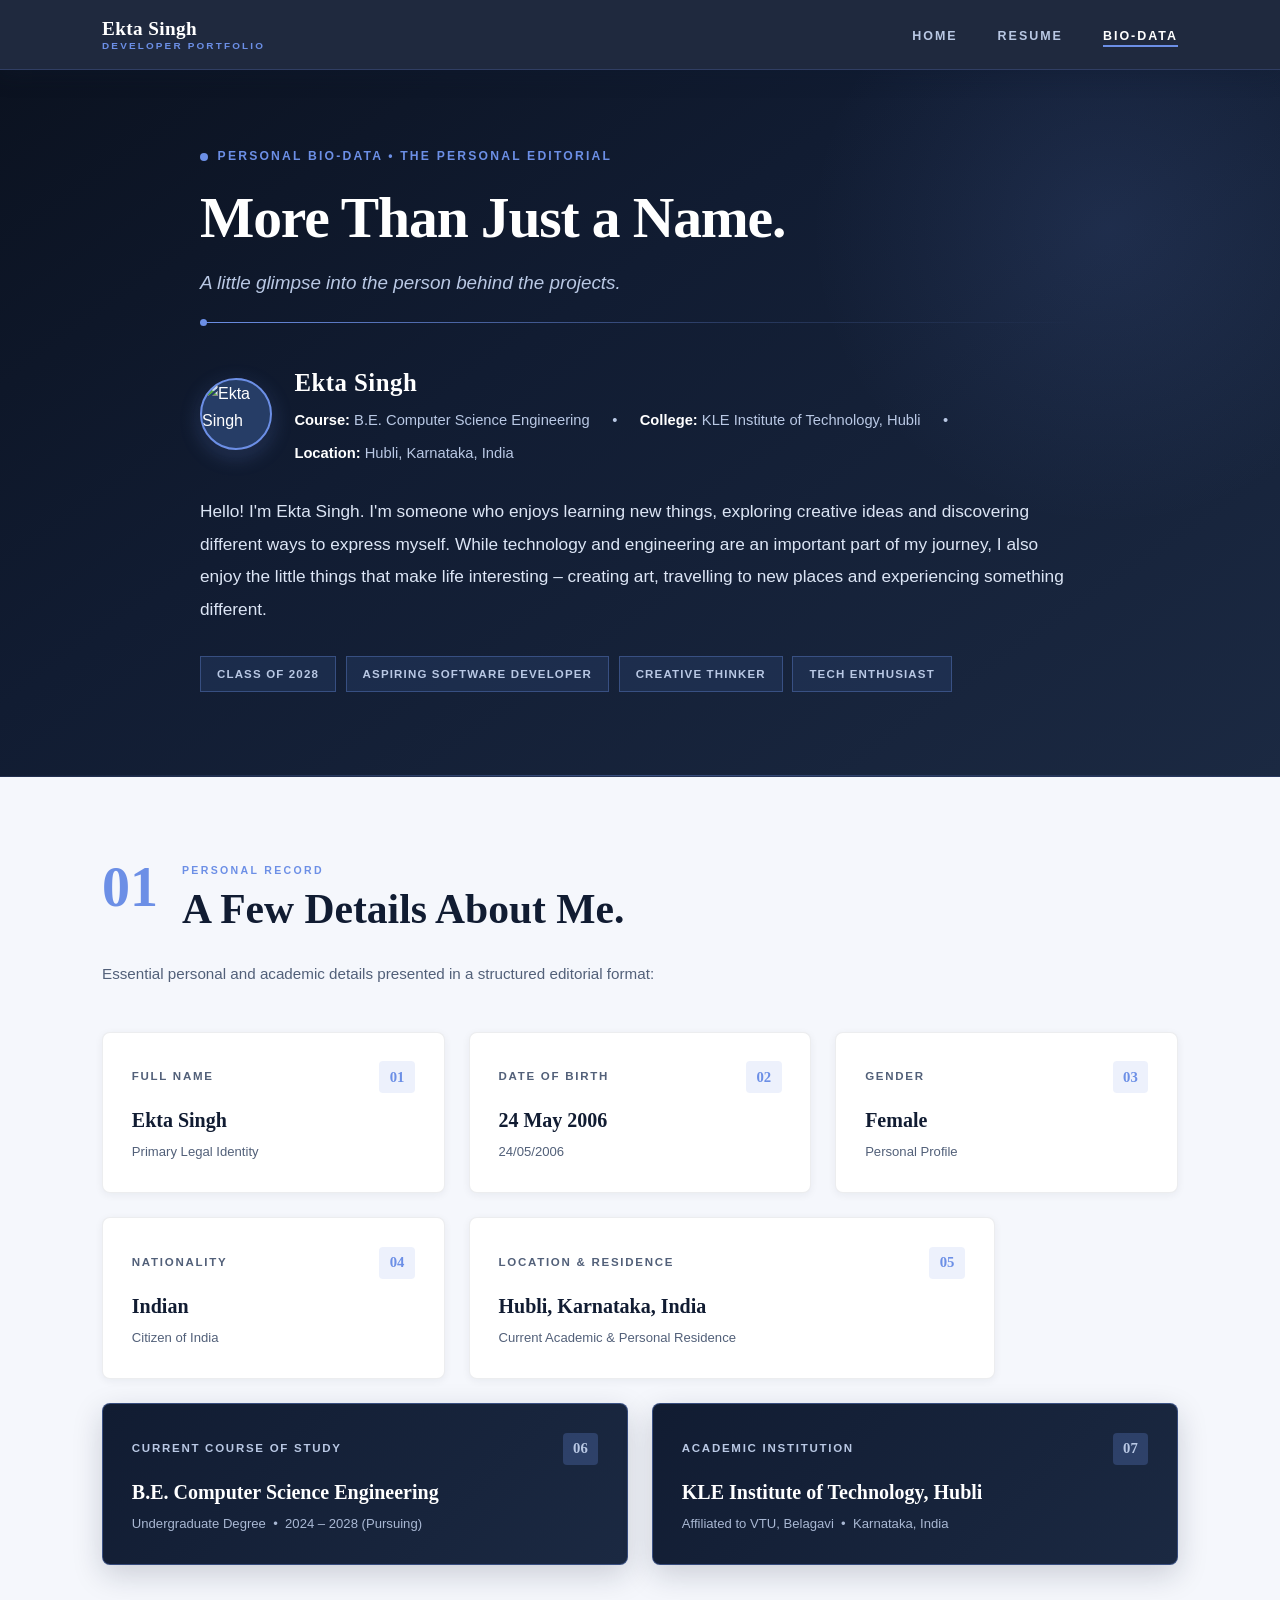
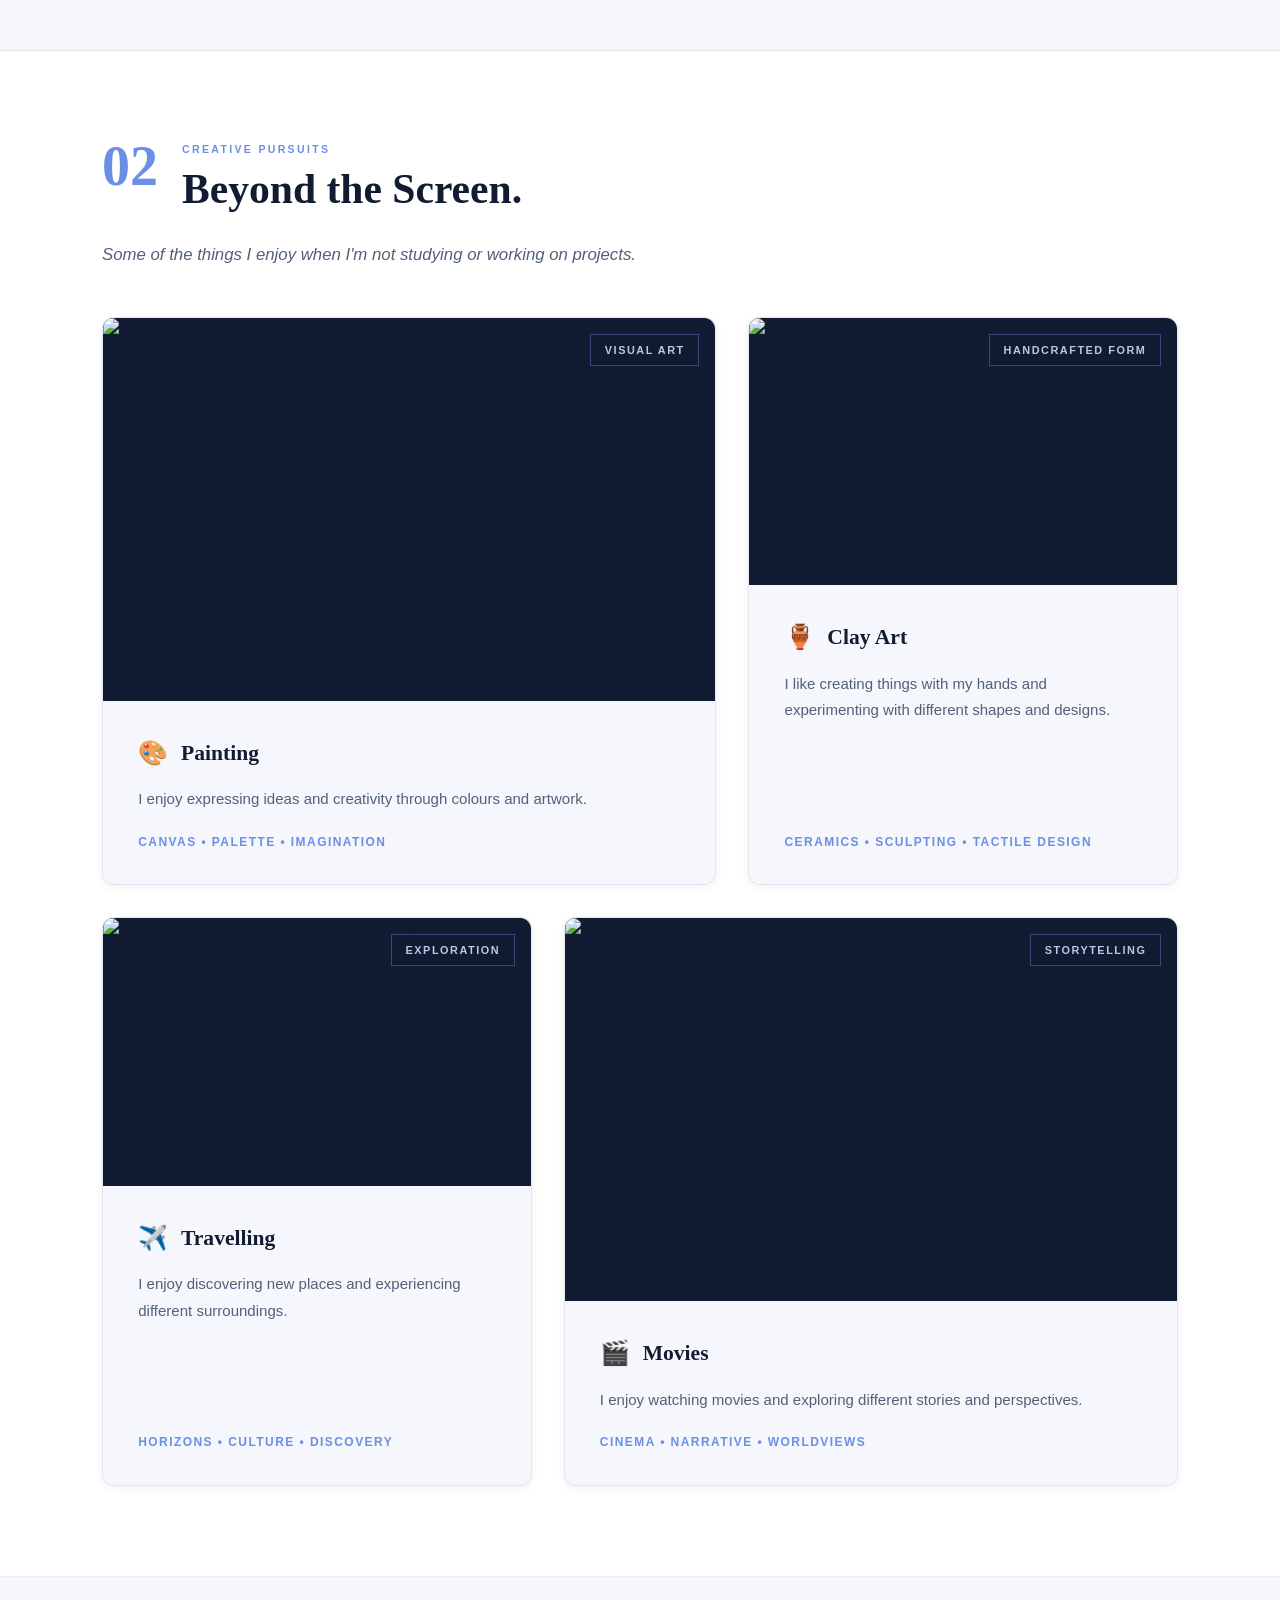
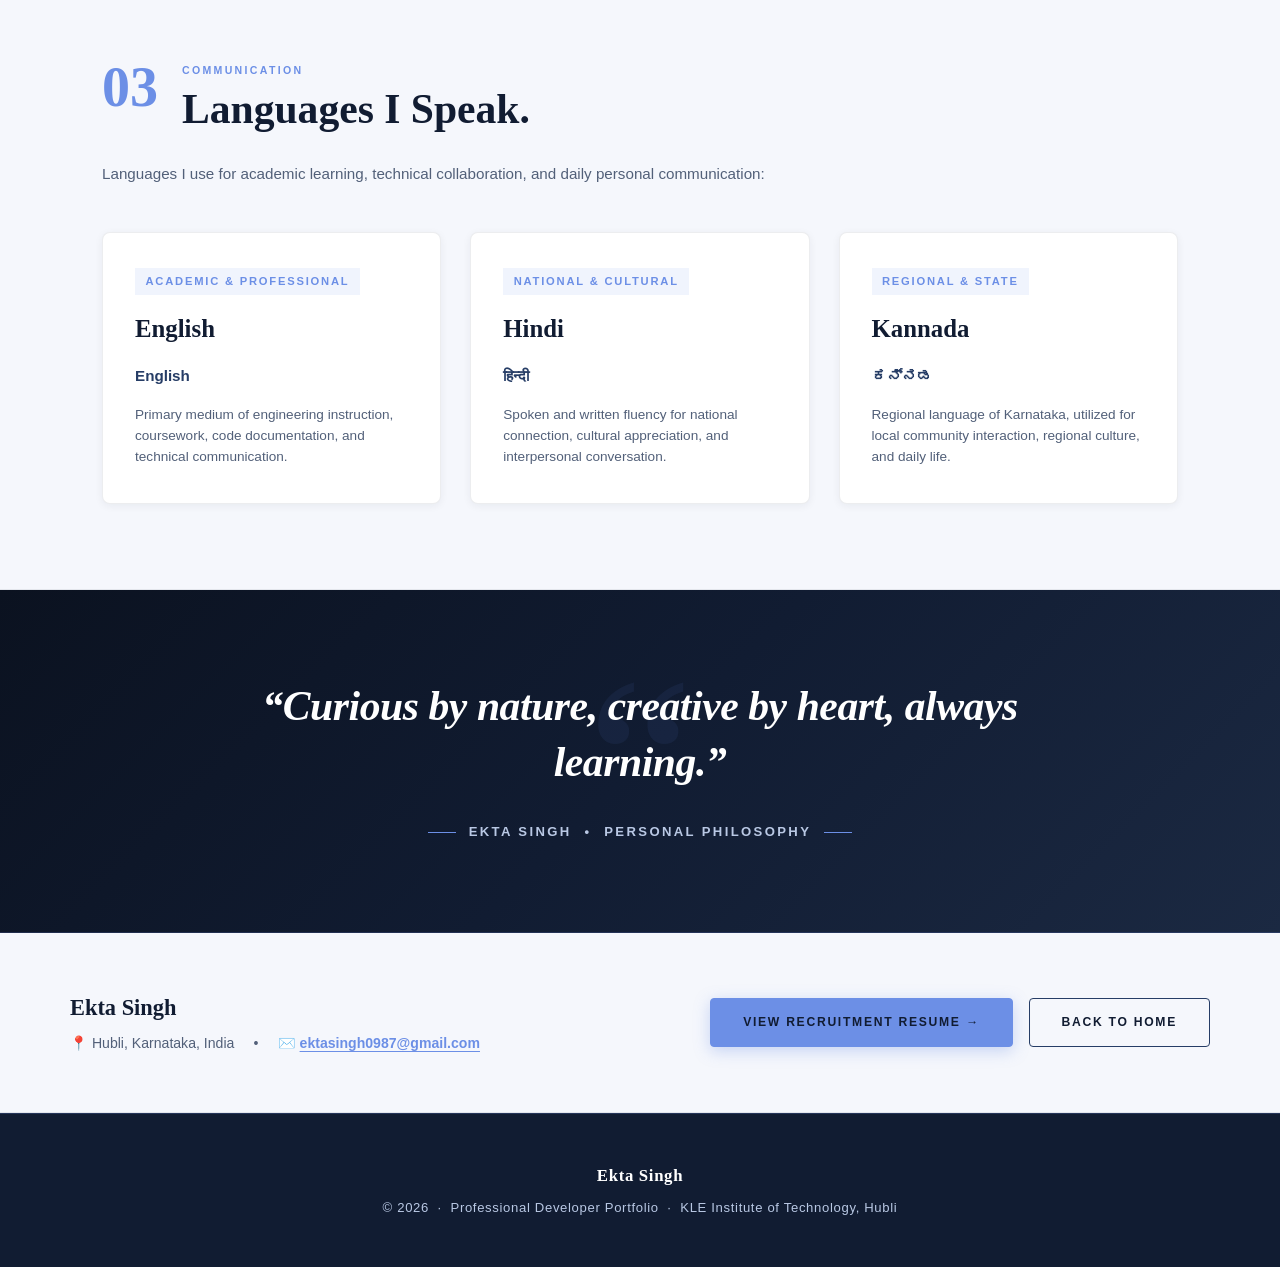
==== commit 3f9ce937: "Fix script source path in biodata.html" ====
--- a/biodata.html
+++ b/biodata.html
@@ -431,7 +431,7 @@
           crossorigin="anonymous"></script>
 
   <!-- External JavaScript -->
-  <script src="js/script.js"></script>
+  <script src="script.js"></script>
 
 </body>
 </html>
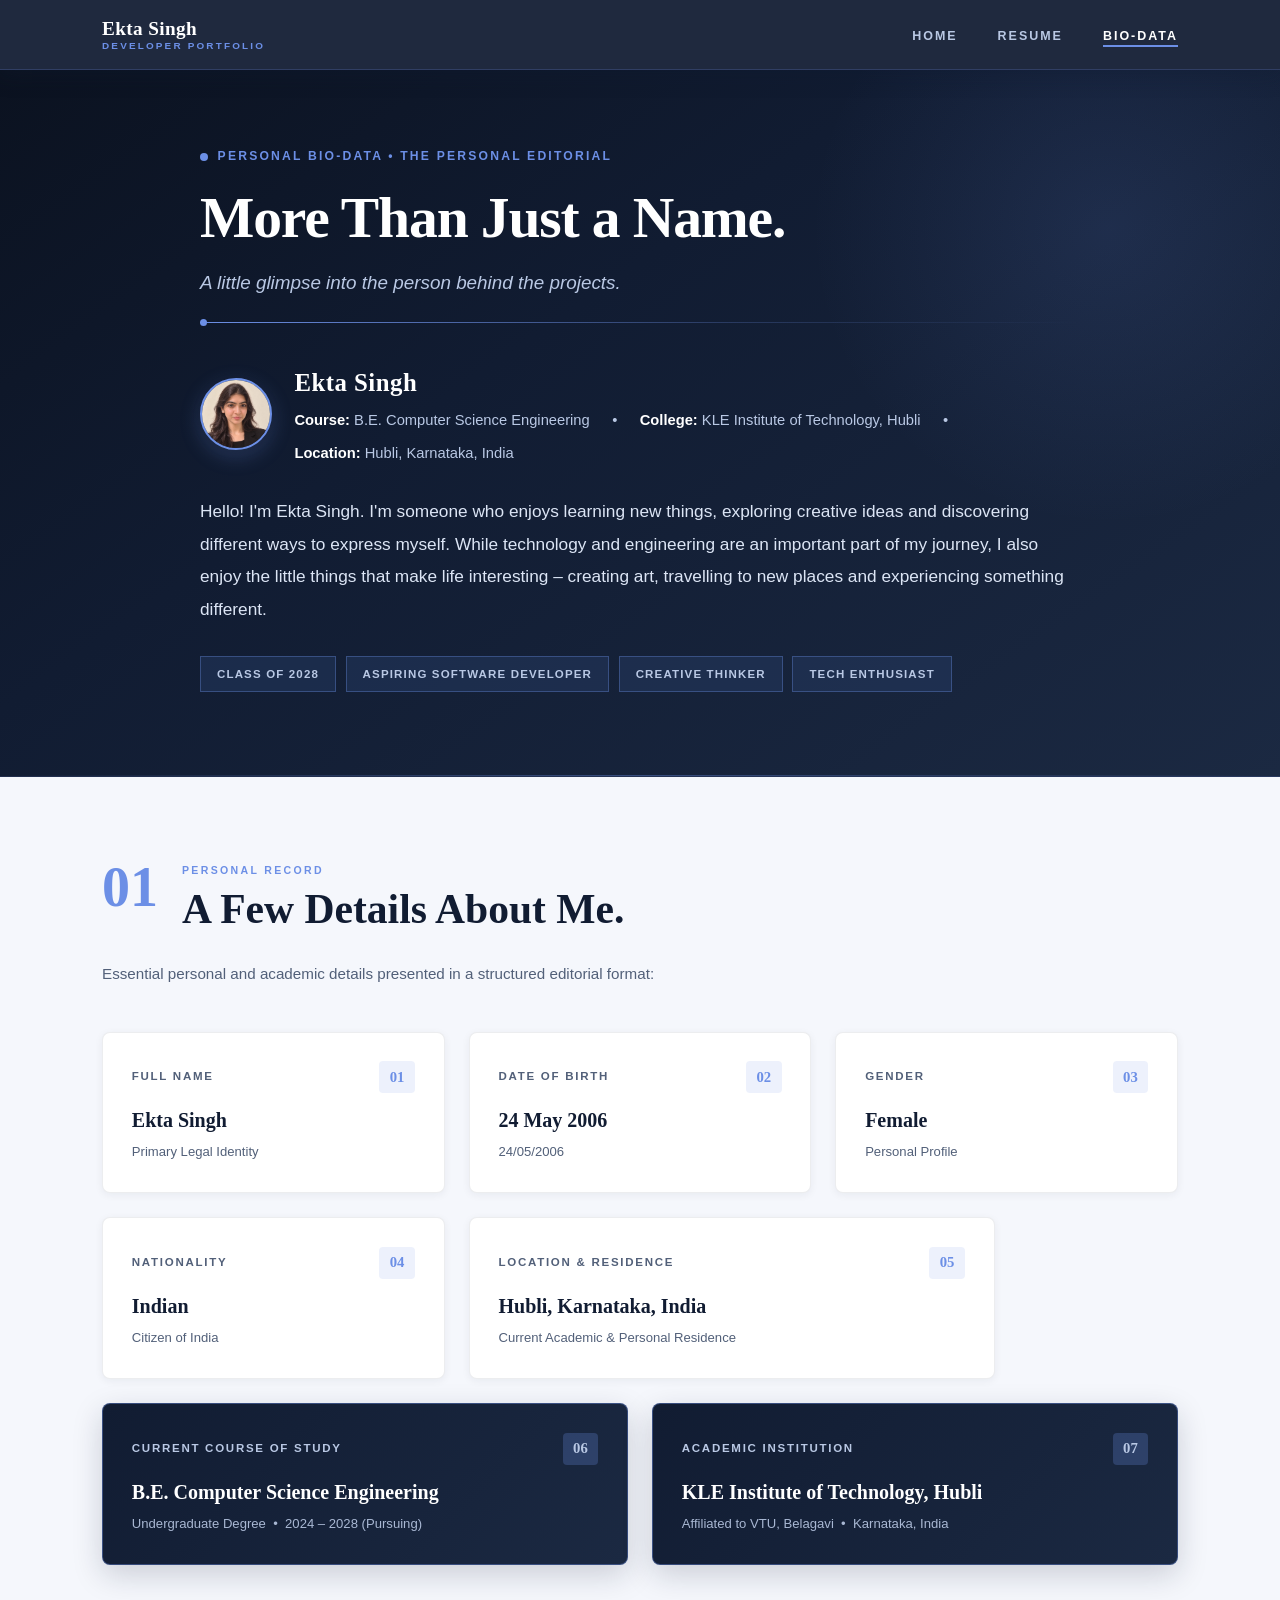
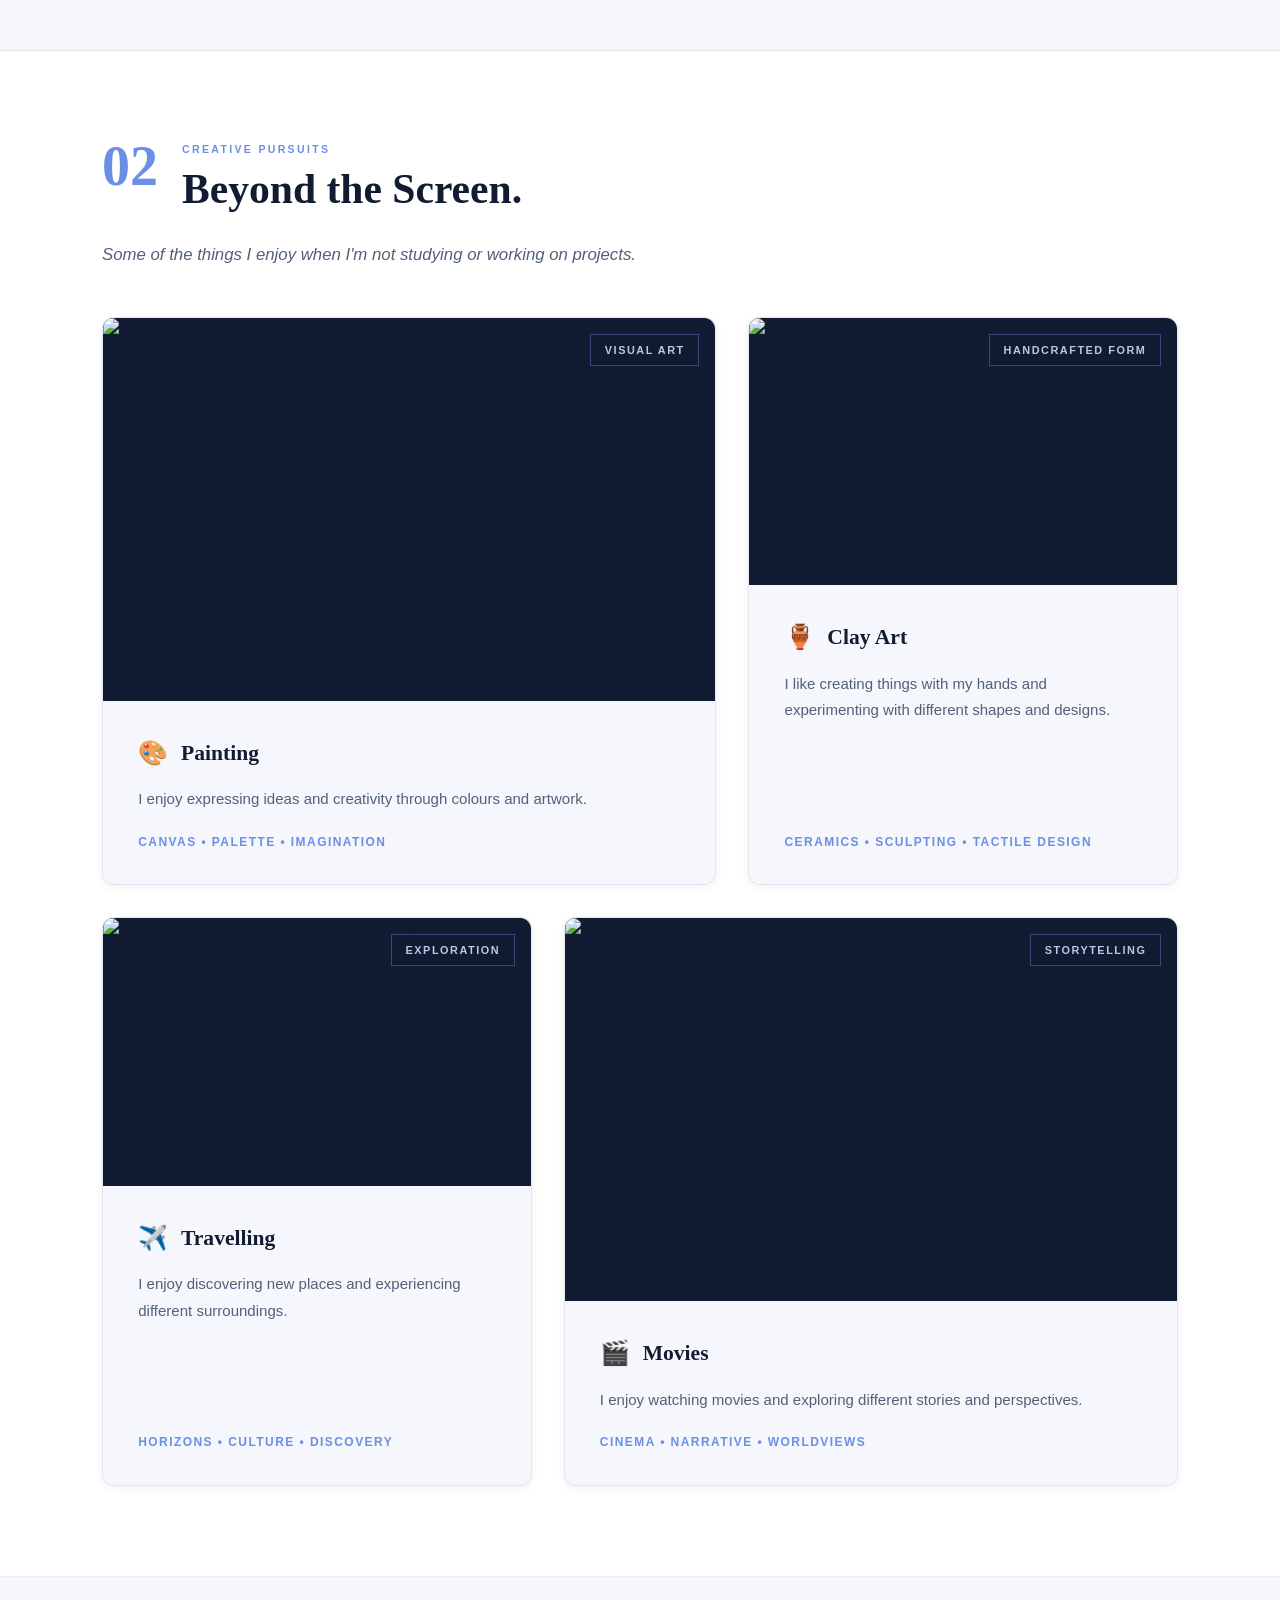
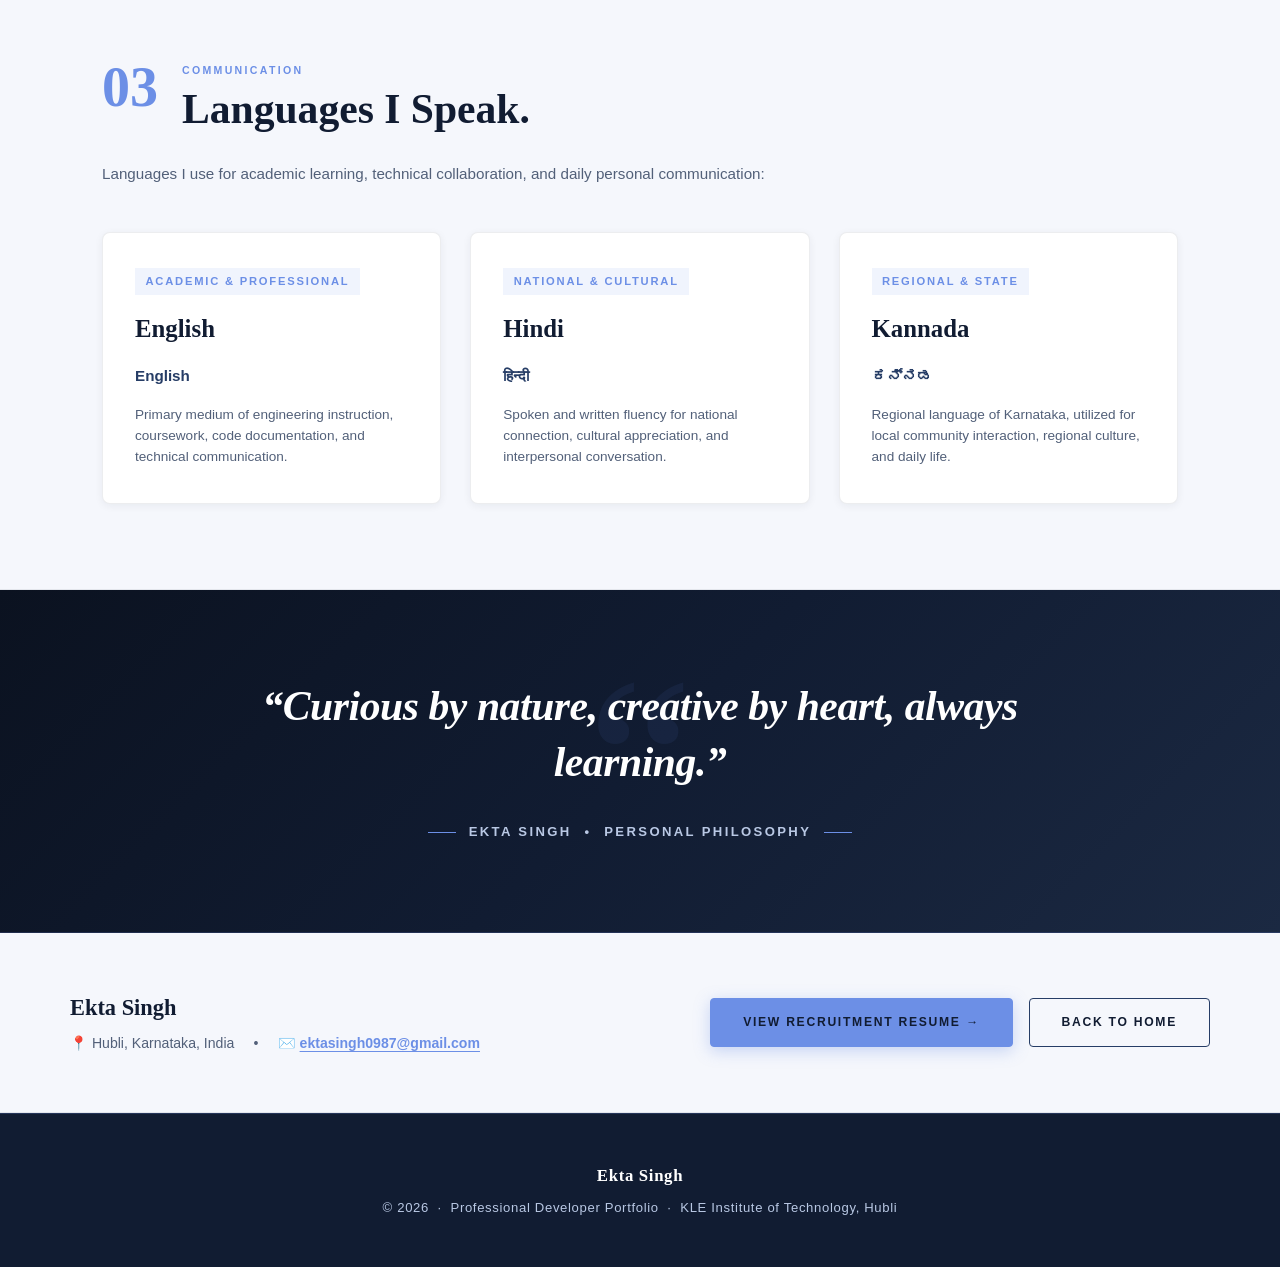
==== commit ad61585b: "Update biodata.html" ====
--- a/biodata.html
+++ b/biodata.html
@@ -71,7 +71,7 @@
           <!-- Small Circular Profile Photograph beside Name -->
           <div class="biodata-identity-row">
             <div class="biodata-avatar-circle" aria-label="Ekta Singh profile portrait">
-              <img src="images/profile.jpg"
+              <img src="PROFILE.JPG"
                    alt="Ekta Singh"
                    class="biodata-avatar-img"
                    onerror="this.onerror=null; this.src='images/placeholder.svg';" />
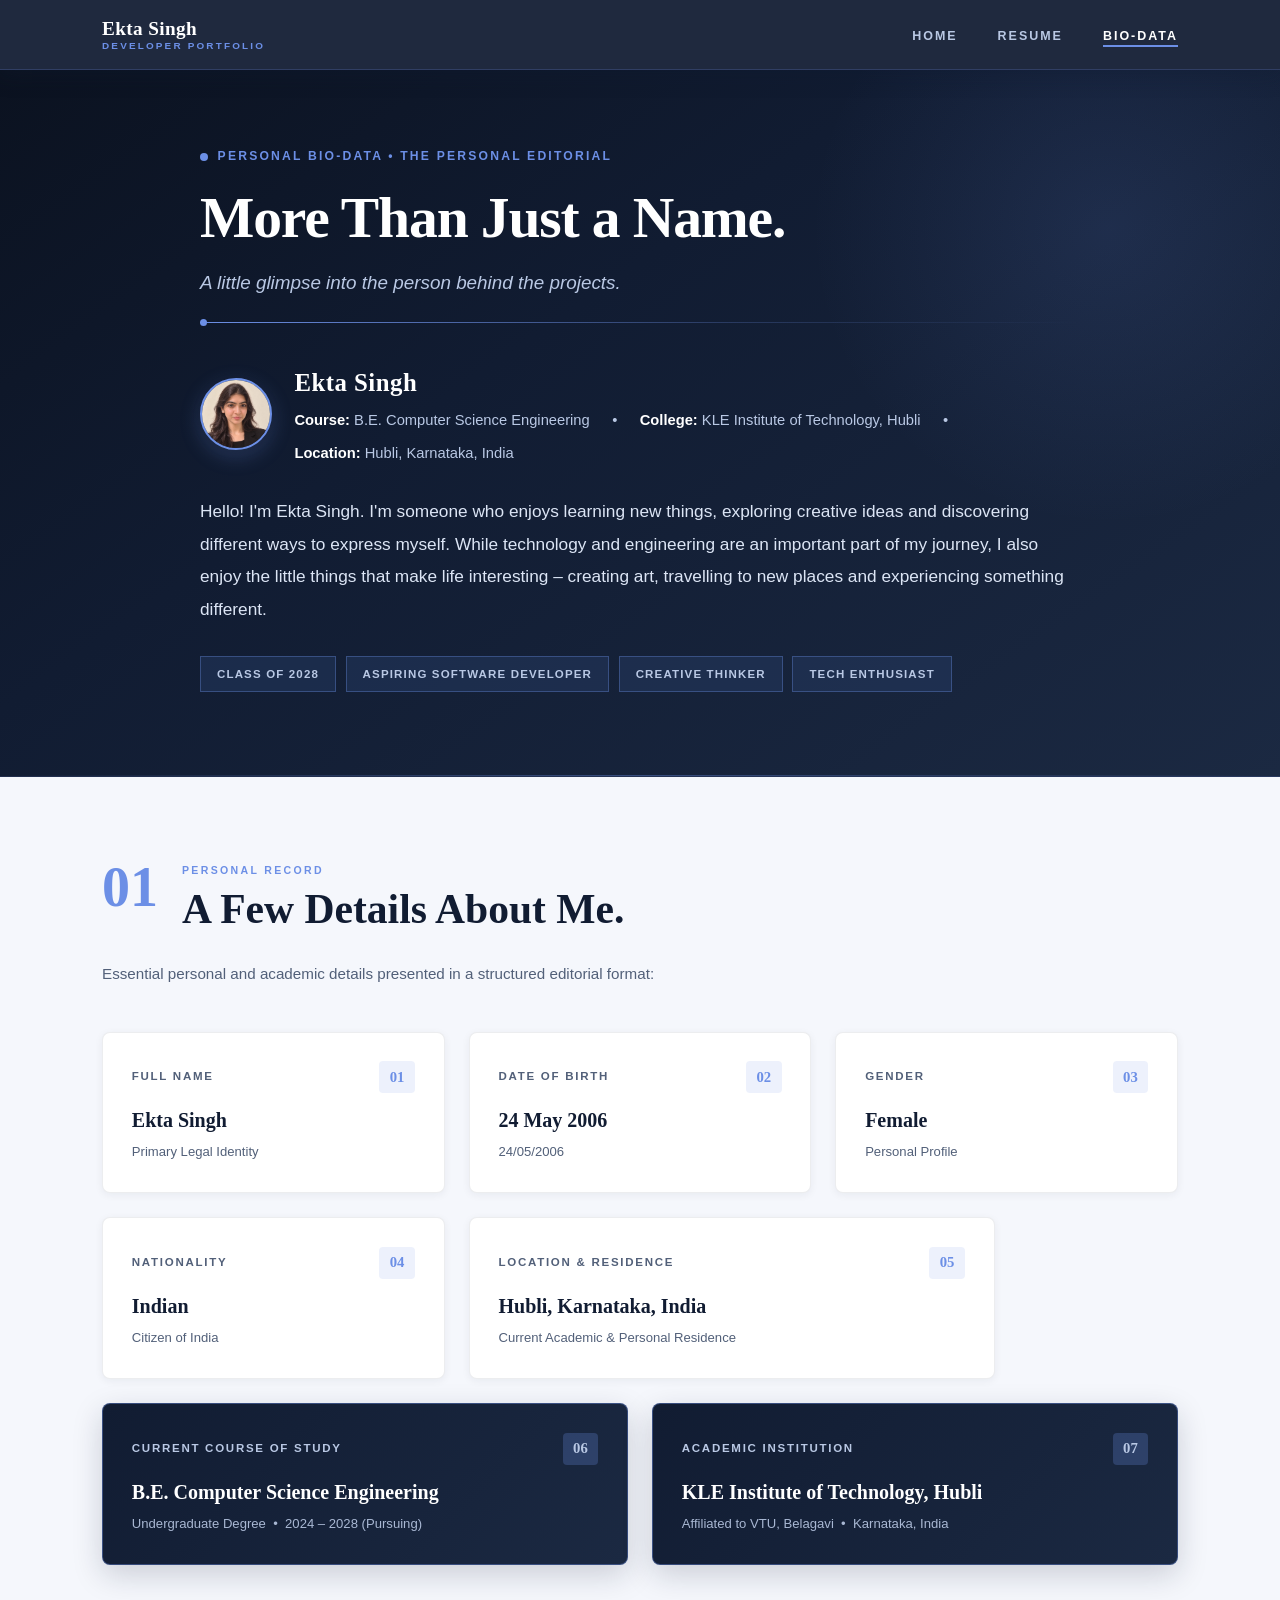
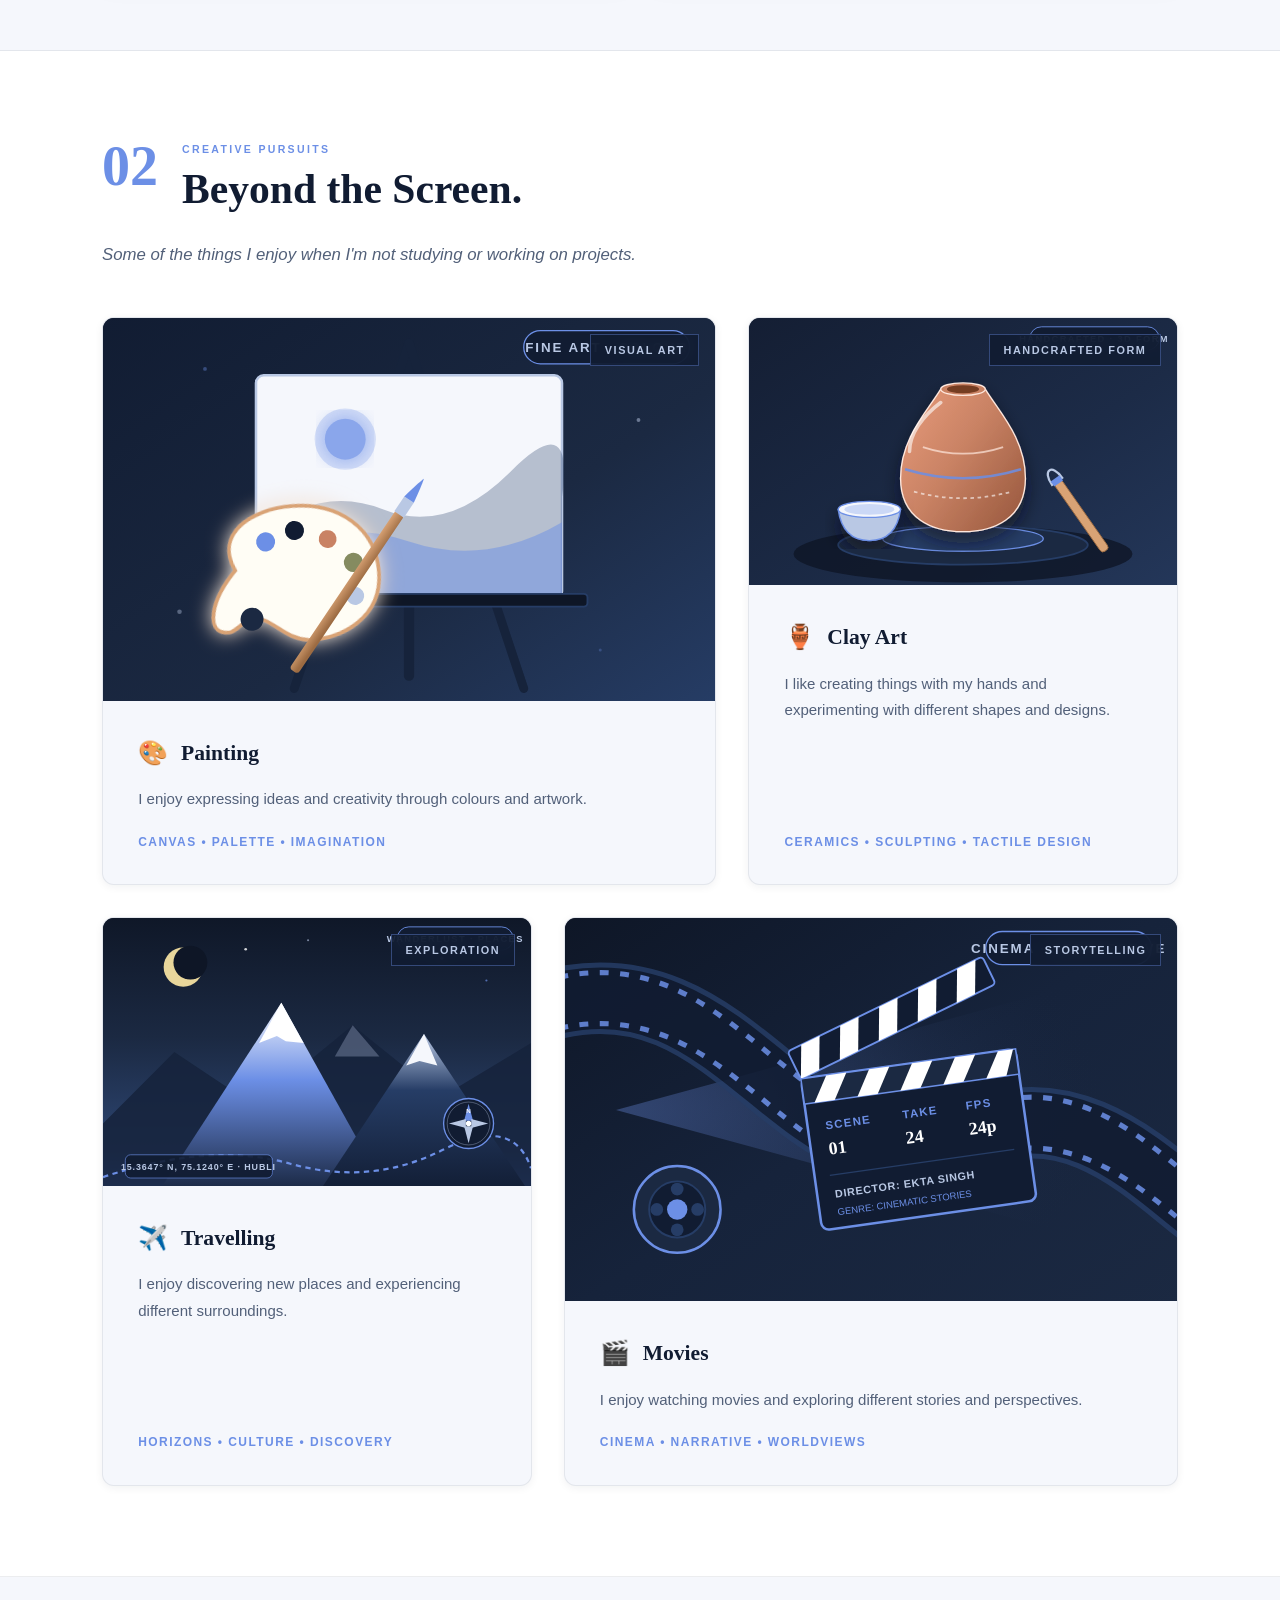
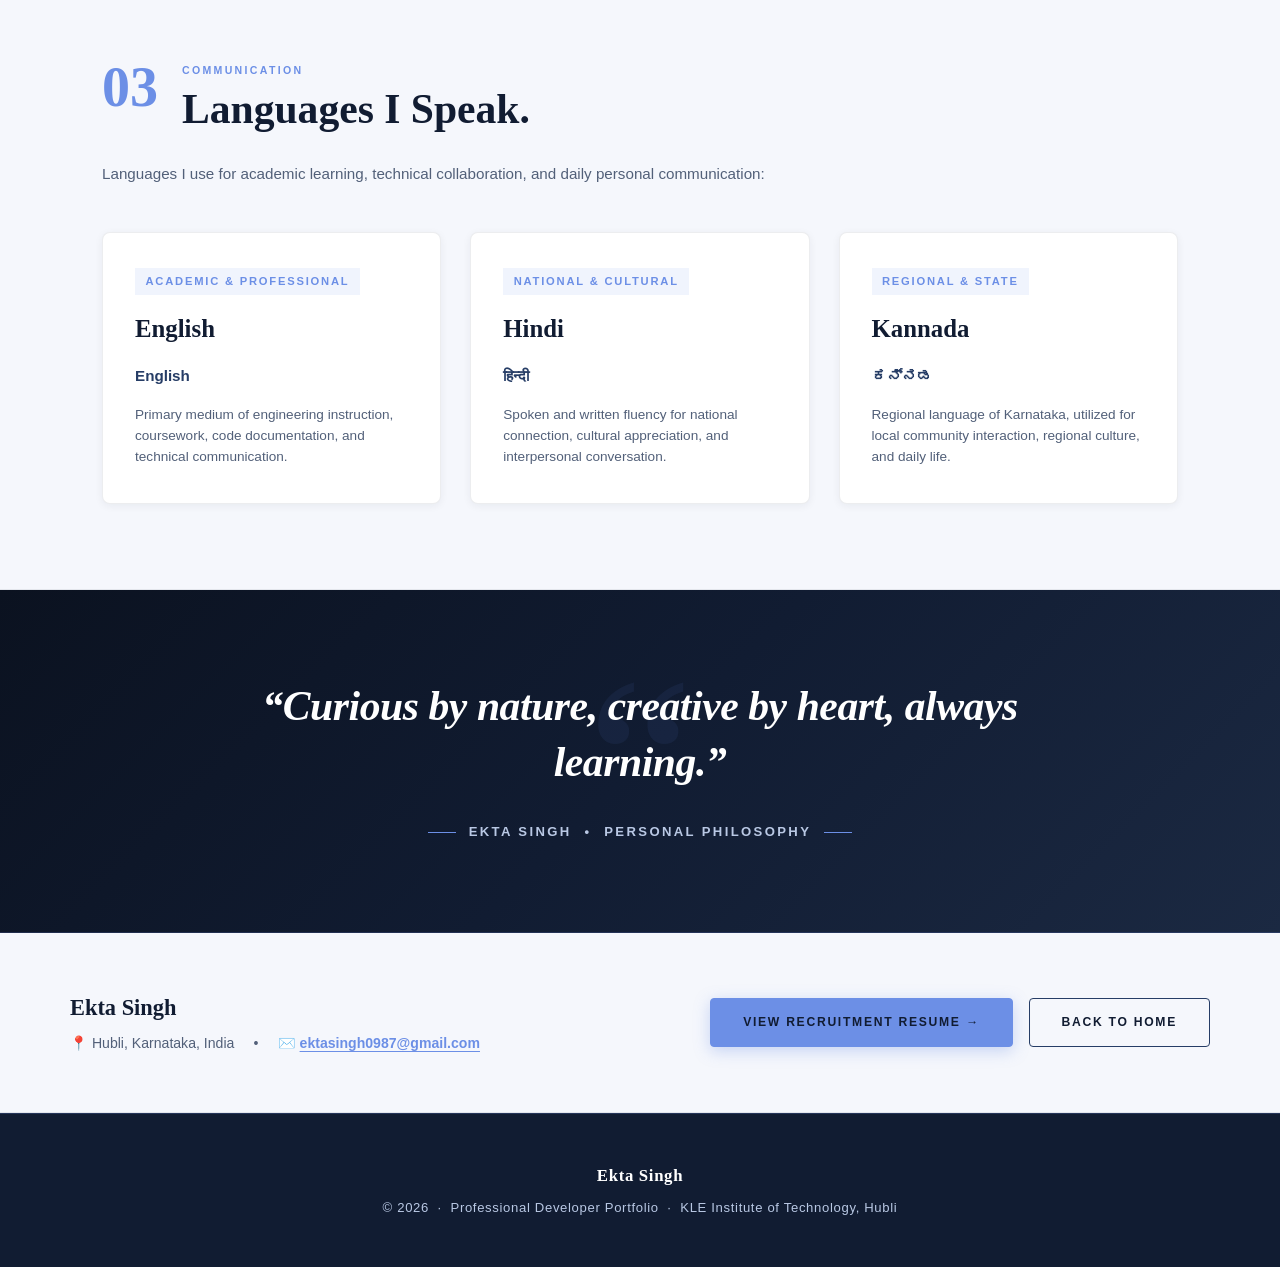
==== commit fbf8cd14: "Refactor image source paths in biodata.html Updated image source paths for various hobbies to remove" ====
--- a/biodata.html
+++ b/biodata.html
@@ -223,7 +223,7 @@
           <article class="collage-item collage-item--painting" tabindex="0" aria-label="Painting creative interest">
             <div class="collage-media">
               <span class="collage-tag">Visual Art</span>
-              <img src="images/hobby-painting.svg" alt="Painting and fine art materials artwork" />
+              <img src="hobby-painting.svg" alt="Painting and fine art materials artwork" />
             </div>
             <div class="collage-content">
               <div>
@@ -245,7 +245,7 @@
           <article class="collage-item collage-item--clay" tabindex="0" aria-label="Clay art creative interest">
             <div class="collage-media">
               <span class="collage-tag">Handcrafted Form</span>
-              <img src="images/hobby-clay.svg" alt="Handcrafted clay ceramic vase and tools" />
+              <img src="hobby-clay.svg" alt="Handcrafted clay ceramic vase and tools" />
             </div>
             <div class="collage-content">
               <div>
@@ -267,7 +267,7 @@
           <article class="collage-item collage-item--travel" tabindex="0" aria-label="Travelling creative interest">
             <div class="collage-media">
               <span class="collage-tag">Exploration</span>
-              <img src="images/hobby-travel.svg" alt="Scenic mountain landscapes and compass navigation trail" />
+              <img src="hobby-travel.svg" alt="Scenic mountain landscapes and compass navigation trail" />
             </div>
             <div class="collage-content">
               <div>
@@ -289,7 +289,7 @@
           <article class="collage-item collage-item--movies" tabindex="0" aria-label="Movies creative interest">
             <div class="collage-media">
               <span class="collage-tag">Storytelling</span>
-              <img src="images/hobby-movies.svg" alt="Cinema director clapperboard and 35mm film reel" />
+              <img src="hobby-movies.svg" alt="Cinema director clapperboard and 35mm film reel" />
             </div>
             <div class="collage-content">
               <div>
